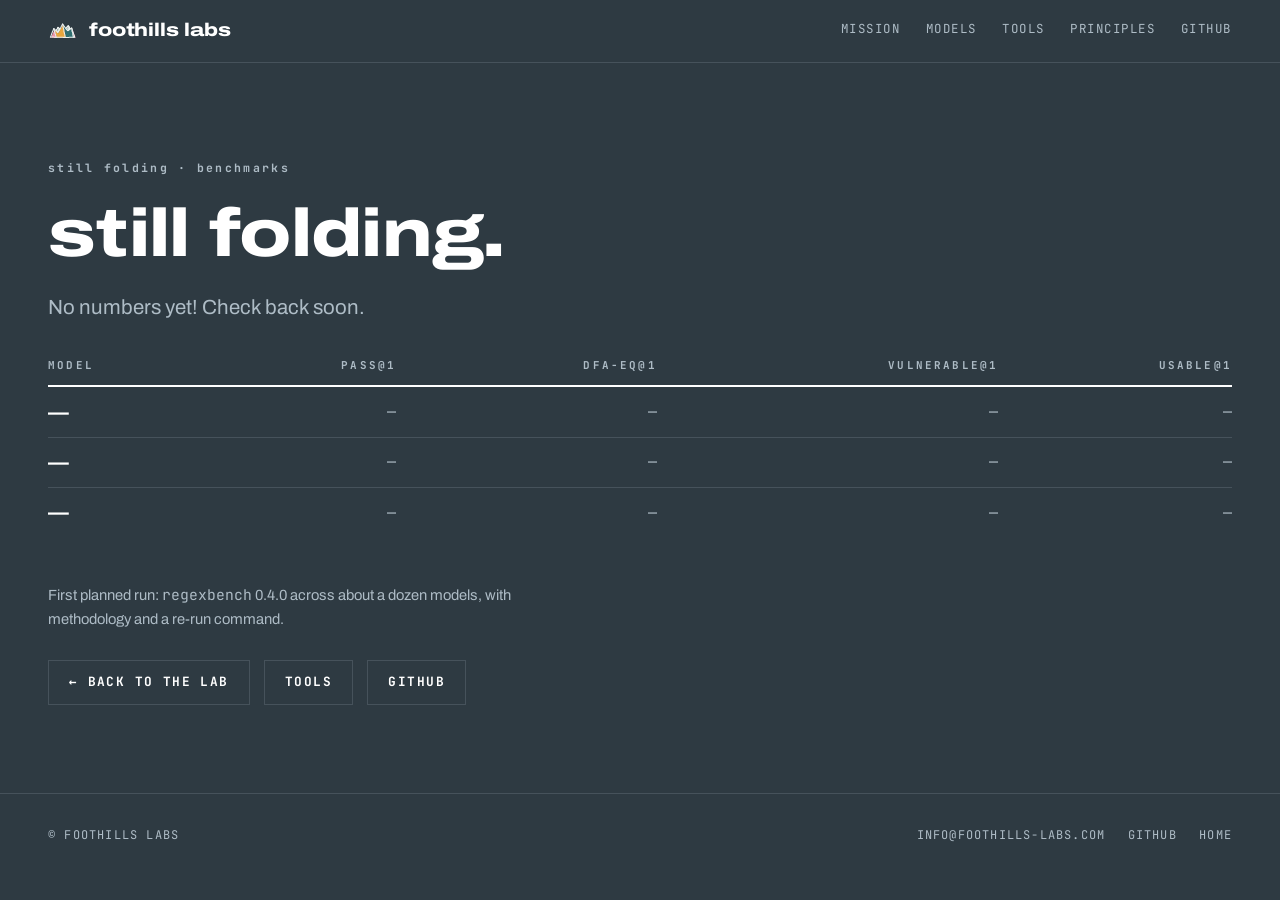
==== benchmarks/index.html @ 3508b03c "Move the preflight copy into the paper idiom The three section pages still said "You've reached base" ====
<!DOCTYPE html>
<html lang="en">
  <head>
    <meta charset="utf-8" />
    <meta name="viewport" content="width=device-width, initial-scale=1" />
    <title>Benchmarks &middot; Foothills Labs</title>
    <meta
      name="description"
      content="Foothills Labs benchmarks. No numbers yet; the first planned run scores regexbench across about a dozen models."
    />
    <link rel="canonical" href="https://foothills-labs.com/benchmarks/" />
    <meta name="theme-color" content="#2e3a42" />

    <link rel="icon" href="/assets/favicon.svg" type="image/svg+xml" />
    <link rel="apple-touch-icon" href="/assets/brand/apple-touch-icon-180.png" />

    <link rel="preload" as="font" type="font/woff2"
          href="/assets/fonts/archivo.woff2" crossorigin />

    <link rel="stylesheet" href="/assets/tokens.css" />
    <link rel="stylesheet" href="/assets/style.css" />
  </head>
  <!-- data-scheme sits on body rather than html: tokens.css declares the
       default :root block after the scheme blocks, so a scheme on the root
       element loses the custom-property tie-break and renders Twilight. -->
  <body data-scheme="blueprint">
    <a class="skip-link" href="#main">Skip to content</a>

    <header class="site-header">
      <div class="wrap">
        <a class="brand" href="/">
          <span class="brand-mark" aria-hidden="true"></span>
          Foothills Labs
        </a>
        <nav class="site-nav" aria-label="Primary">
          <a href="/#mission">Mission</a>
          <a href="/#models">Models</a>
          <a href="/#tools">Tools</a>
          <a href="/#principles">Principles</a>
          <a href="https://github.com/foothills-labs">GitHub</a>
        </nav>
      </div>
    </header>

    <main class="wrap preflight" id="main">
      <p class="eyebrow">still folding &middot; benchmarks</p>
      <h1>Still folding.</h1>
      <p class="lede">
        No numbers yet! Check back soon.
      </p>

      <div class="table-wrap">
        <table class="data-table">
          <caption class="visually-hidden">
            The benchmark results table, empty until there are results.
          </caption>
          <thead>
            <tr>
              <th scope="col">Model</th>
              <th scope="col" class="num">pass@1</th>
              <th scope="col" class="num">dfa-eq@1</th>
              <th scope="col" class="num">vulnerable@1</th>
              <th scope="col" class="num">usable@1</th>
            </tr>
          </thead>
          <tbody>
            <tr>
              <th scope="row" class="mono">&mdash;</th>
              <td class="num mono">&mdash;</td>
              <td class="num mono">&mdash;</td>
              <td class="num mono">&mdash;</td>
              <td class="num mono">&mdash;</td>
            </tr>
            <tr>
              <th scope="row" class="mono">&mdash;</th>
              <td class="num mono">&mdash;</td>
              <td class="num mono">&mdash;</td>
              <td class="num mono">&mdash;</td>
              <td class="num mono">&mdash;</td>
            </tr>
            <tr>
              <th scope="row" class="mono">&mdash;</th>
              <td class="num mono">&mdash;</td>
              <td class="num mono">&mdash;</td>
              <td class="num mono">&mdash;</td>
              <td class="num mono">&mdash;</td>
            </tr>
          </tbody>
        </table>
      </div>

      <p class="note">
        First planned run: <code>regexbench</code> 0.4.0 across about a dozen
        models, with methodology and a re-run command.
      </p>

      <div class="cta-row">
        <a class="btn btn-ghost" href="/">&larr; Back to the lab</a>
        <a class="btn btn-ghost" href="/tools/">Tools</a>
        <a class="btn btn-ghost" href="https://github.com/foothills-labs">GitHub</a>
      </div>
    </main>

    <footer class="site-footer">
      <div class="wrap">
        <span>&copy; Foothills Labs</span>
        <div class="footer-links">
          <a href="mailto:info@foothills-labs.com">info@foothills-labs.com</a>
          <a href="https://github.com/foothills-labs">GitHub</a>
          <a href="/">Home</a>
        </div>
      </div>
    </footer>
  </body>
</html>
---- assets/tokens.css ----
/* Foothills Labs — design tokens
 *
 * Generated companion: tokens.json. Rules and reasoning live in
 * docs/brand.md. Change them there first, then here, then regenerate the JSON
 * with `python3 build.py`.
 *
 * Two decisions shape this file.
 *
 * 1. FOUR SCHEMES, PAIRED BY AREA. Twilight/Cel carry the lab and the models;
 *    Blueprint/Notepad carry benchmarks and tools. A reader can tell which
 *    half of the lab they are in before reading a word.
 *
 * 2. TWO TYPE SYSTEMS. Warm serif for the lab and the models, grotesque and
 *    mono for benchmarks and tools. JetBrains Mono is shared by both, which is
 *    what keeps them one brand rather than two.
 *
 * Apply a scheme with data-scheme on any element; nest freely.
 *   <html data-scheme="twilight">    lab, models        (dark)
 *   <html data-scheme="cel">         lab, models        (light)
 *   <html data-scheme="blueprint">   benchmarks, tools  (dark)
 *   <html data-scheme="notepad">     benchmarks, tools  (light)
 */

:root {
  /* --- palette: chalk --------------------------------------------------- */

  /* Descended from the founder's pastel card, with two deliberate moves away
   * from Anthropic's identity (warm cream ground + terracotta accent):
   * the paper is COOL (chalk is b* 0.0; the warm cream it replaced was +4.8
   * against their +4.1 — indistinguishable), and the warm accent is ROSE,
   * not coral. Butterscotch, duck egg and smoke came through unchanged. */

  /* Butterscotch. The one hot colour, and a fill rather than an ink: it
   * holds dark text but must never set text itself — 1.86:1 on chalk. It is
   * the fill inside every glyph outline and the accent of both dark
   * schemes. */
  --fh-butterscotch: #e7a63e;

  /* Text placed ON a butterscotch fill: 6.92:1. This token is what makes
   * "butterscotch is a fill, not an ink" mechanical rather than a thing to
   * remember.
   *
   * The butterscotch FILL is the standing exception to "one accent per
   * scheme": buttons, pills and live tags stay butterscotch in every scheme,
   * including Cel and Notepad, whose accent ink is emerald. One accent means
   * one accent INK — the fill is a brand constant, one of the three
   * through-lines (outline, fill, mono) that keep four schemes one brand. */
  --fh-on-butterscotch: #26292b;

  /* Rose is the same trap (1.97:1 on chalk) and gets the same railing:
   * a fill and a panel ground, never an ink. */
  --fh-rose: #ee93a9;
  --fh-on-rose: #26292b;

  --fh-sumi: #26292b;        /* cool near-black; every outline is drawn in it */
  --fh-chalk: #edf1f0;       /* cool paper white — the light ground */
  --fh-white: #ffffff;
  --fh-mist: #dce6e6;        /* raised cool surface */
  --fh-duckegg: #cbdfd4;     /* pale green; second series on dark */
  --fh-smoke: #9dacba;       /* recessive detail and rules; never body text */
  --fh-emerald: #2f6e70;     /* accent ink on light; panel ground on dark */
  --fh-plum: #8e4763;        /* derived: rose fired dark; series on light */
  --fh-night: #1e3c40;       /* derived: deep water; primary dark ground */
  --fh-slate: #23464a;       /* raised surface on night */
  --fh-print: #2e3a42;       /* derived: smoked slate; dark tools ground */
  --fh-drafting: #38444c;    /* raised surface on print */

  /* --- type ------------------------------------------------------------- */

  /* Warm system — the lab and the models. Fraunces is built on deliberate
   * irregularity, which is the same argument the drawings make. */
  --fh-font-display: "Fraunces", Georgia, "Times New Roman", serif;
  --fh-font-body: "Newsreader", Georgia, "Times New Roman", serif;

  /* Technical system — benchmarks and tools. */
  --fh-font-sans: "Archivo", "Helvetica Neue", Arial, sans-serif;

  /* Shared by both. The through-line. */
  --fh-font-mono: "JetBrains Mono", ui-monospace, "SF Mono", Menlo, monospace;

  --fh-tracking-label: 0.2em;
  --fh-tracking-display: -0.01em;

  --fh-step-0: 1rem;
  --fh-step-1: 1.125rem;
  --fh-step-2: 1.35rem;
  --fh-step-3: 1.7rem;
  --fh-step-4: 2.2rem;
  --fh-step-5: 3rem;
  --fh-step-6: 4.4rem;

  --fh-measure: 68ch;
}

/* --- schemes ------------------------------------------------------------- */
/* Every pairing below clears WCAG AA for body text — including the accent on
 * a raised surface, which the previous palette did not. Series colours clear
 * AA large. Ratios are in tokens.json, generated rather than asserted, and
 * build.py fails loudly if any sanctioned pairing slips. */

/* Twilight — primary dark. The lab and the models. Deep water: night ground,
 * slate tiles, and the colour arriving through PANELS — emerald and rose
 * grounds, butterscotch fills, rose and duck-egg series — rather than
 * through the base ground. Dark pages are not monotone; they are dark paper
 * that pastel things sit on. */
[data-scheme="twilight"] {
  --fh-bg: var(--fh-night);
  --fh-surface: var(--fh-slate);
  --fh-text: var(--fh-chalk);
  --fh-text-muted: #a7c4c2;
  --fh-rule: #33585c;
  --fh-accent: var(--fh-butterscotch);
  --fh-accent-on: var(--fh-sumi);
  --fh-series-1: var(--fh-rose);
  --fh-series-2: var(--fh-duckegg);
  --fh-typeset: warm;
}

/* Cel — primary light. Cool paper, sumi ink, white surfaces, one emerald
 * accent. */
[data-scheme="cel"] {
  --fh-bg: var(--fh-chalk);
  --fh-surface: var(--fh-white);
  --fh-text: var(--fh-sumi);
  --fh-text-muted: #5c6668;
  --fh-rule: #dbe4e3;
  --fh-accent: var(--fh-emerald);
  --fh-accent-on: var(--fh-white);
  --fh-series-1: var(--fh-emerald);
  --fh-series-2: var(--fh-plum);
  --fh-typeset: warm;
}

/* Blueprint — secondary dark. Benchmarks and tools, on smoked slate. */
[data-scheme="blueprint"] {
  --fh-bg: var(--fh-print);
  --fh-surface: var(--fh-drafting);
  --fh-text: var(--fh-white);
  --fh-text-muted: #aebcc6;
  --fh-rule: #46525b;
  --fh-accent: var(--fh-butterscotch);
  --fh-accent-on: var(--fh-sumi);
  --fh-series-1: var(--fh-duckegg);
  --fh-series-2: var(--fh-rose);
  --fh-typeset: technical;
}

/* Notepad — secondary light. White page, mist tiles, emerald accent.
 * For anything read at length. */
[data-scheme="notepad"] {
  --fh-bg: var(--fh-white);
  --fh-surface: var(--fh-mist);
  --fh-text: var(--fh-sumi);
  --fh-text-muted: #4f5a5c;
  --fh-rule: #c9d8d8;
  --fh-accent: var(--fh-emerald);
  --fh-accent-on: var(--fh-white);
  --fh-series-1: var(--fh-emerald);
  --fh-series-2: var(--fh-plum);
  --fh-typeset: technical;
}

/* Default, when nothing declares a scheme: the lab pair, following the OS. */
:root { --fh-bg: #1e3c40; --fh-surface: #23464a; --fh-text: #edf1f0;
        --fh-text-muted: #a7c4c2; --fh-rule: #33585c;
        --fh-accent: var(--fh-butterscotch); --fh-accent-on: var(--fh-sumi);
        --fh-series-1: var(--fh-rose); --fh-series-2: var(--fh-duckegg); }

@media (prefers-color-scheme: light) {
  :root:not([data-scheme]) {
    --fh-bg: var(--fh-chalk); --fh-surface: var(--fh-white);
    --fh-text: var(--fh-sumi); --fh-text-muted: #5c6668; --fh-rule: #dbe4e3;
    --fh-accent: var(--fh-emerald); --fh-accent-on: var(--fh-white);
    --fh-series-1: var(--fh-emerald); --fh-series-2: var(--fh-plum);
  }
}

/* --- roles --------------------------------------------------------------- */

/* Any element carrying a scheme paints its own ground, so a scheme can be
 * applied to <html> or to a single <section> and behave the same either way. */
body,
[data-scheme] {
  background: var(--fh-bg);
  color: var(--fh-text);
}

/* Warm typeset — the lab and the models. */
[data-scheme="twilight"], [data-scheme="cel"], :root:not([data-scheme]) {
  --fh-face-display: var(--fh-font-display);
  --fh-face-body: var(--fh-font-body);
  --fh-display-settings: "opsz" 96, "SOFT" 24, "WONK" 1;
  --fh-display-weight: 600;
  --fh-body-weight: 400;
}

/* Technical typeset — benchmarks and tools. */
[data-scheme="blueprint"], [data-scheme="notepad"] {
  --fh-face-display: var(--fh-font-sans);
  --fh-face-body: var(--fh-font-sans);
  --fh-display-settings: "wght" 800, "wdth" 125;
  --fh-display-weight: 800;
  --fh-body-weight: 400;
}

/* Display is LOWERCASE in both typesets — headlines, the lab name, section
 * titles. Professional, with an air of levity; the transform makes it
 * mechanical rather than a thing to remember. Proper nouns inside running
 * body text keep their capitals — the transform applies to display roles
 * only. */
.fh-display {
  font-family: var(--fh-face-display);
  font-variation-settings: var(--fh-display-settings);
  font-weight: var(--fh-display-weight);
  letter-spacing: var(--fh-tracking-display);
  line-height: 1.02;
  text-transform: lowercase;
  text-wrap: balance;
}

.fh-body {
  font-family: var(--fh-face-body);
  font-weight: var(--fh-body-weight);
  line-height: 1.6;
  max-width: var(--fh-measure);
}

/* Figures are mono and tabular in BOTH systems. A flight time and an eval
 * score are the same kind of fact and must look like it. */
.fh-data {
  font-family: var(--fh-font-mono);
  font-variant-numeric: tabular-nums;
}

/* The ONLY role that is uppercase. Display roles are lowercase — uppercase is
 * what marks a label as a label, and it never touches identifiers:
 * `regexbench` is a package name and REGEXBENCH is a different string. */
.fh-label {
  font-family: var(--fh-font-mono);
  font-weight: 700;
  text-transform: uppercase;
  letter-spacing: var(--fh-tracking-label);
  color: var(--fh-text-muted);
}

:focus-visible { outline: 2px solid var(--fh-accent); outline-offset: 2px; }
---- assets/style.css ----
/* Foothills Labs — site styles
 *
 * The palette, the four schemes and the two type systems come from
 * assets/tokens.css, which is a copy of assets/tokens/tokens.css in the
 * foundation_lab repo. Do not edit the tokens here — change them there and
 * copy the file across, so the site and the brand guide cannot drift.
 *
 * Rules: https://github.com/foothills-labs/foundation_lab/blob/main/docs/brand.md
 *
 * Scheme use on this site:
 *   twilight / cel   the lab and the models  — default, /models/
 *   notepad           tools                   — the #tools band, /tools/
 *   blueprint         benchmarks              — /benchmarks/
 */

/* --- faces --------------------------------------------------------------- */
/* Self-hosted. No external requests, by design. */

@font-face {
  font-family: "Fraunces";
  src: url("fonts/fraunces.woff2") format("woff2-variations");
  font-weight: 100 900;
  font-display: swap;
}
@font-face {
  font-family: "Newsreader";
  src: url("fonts/newsreader.woff2") format("woff2-variations");
  font-weight: 200 800;
  font-display: swap;
}
@font-face {
  font-family: "Archivo";
  src: url("fonts/archivo.woff2") format("woff2-variations");
  font-weight: 100 900;
  font-stretch: 62% 125%;
  font-display: swap;
}
@font-face {
  font-family: "JetBrains Mono";
  src: url("fonts/jetbrains-mono-400.woff2") format("woff2");
  font-weight: 400;
  font-display: swap;
}
@font-face {
  font-family: "JetBrains Mono";
  src: url("fonts/jetbrains-mono-700.woff2") format("woff2");
  font-weight: 700;
  font-display: swap;
}

/* --- base ---------------------------------------------------------------- */

*,
*::before,
*::after { box-sizing: border-box; }

html { -webkit-text-size-adjust: 100%; }

body,
[data-scheme] {
  /* --fh-face-body follows the scheme's typeset: Newsreader in the warm half,
     Archivo in the technical half. Using --fh-font-body here instead would
     pin every scheme to the serif. */
  font-family: var(--fh-face-body);
}

body {
  margin: 0;
  font-size: 18px;
  line-height: 1.62;
  -webkit-font-smoothing: antialiased;
}

.wrap {
  width: min(100% - 2.5rem, 74rem);
  margin-inline: auto;
}

a { color: inherit; }

:focus-visible {
  outline: 2px solid var(--fh-accent);
  outline-offset: 3px;
}

.skip-link {
  position: absolute;
  left: -9999px;
  background: var(--fh-accent);
  color: var(--fh-accent-on);
  padding: 0.6rem 1rem;
  font-family: var(--fh-font-mono);
  font-size: 0.8rem;
}
.skip-link:focus { left: 1rem; top: 1rem; z-index: 10; }

/* --- type roles ---------------------------------------------------------- */

/* CASE. One rule, both typesets, no exceptions:
 *
 *   headings are sentence case      — warm and technical alike
 *   uppercase belongs to mono only  — eyebrows, nav, buttons, tags, pills,
 *                                     column heads
 *
 * Uppercase is what marks a label as a label. Spending it on headings too
 * would leave the two roles looking the same, and it would wreck the package
 * names in the Code band — regexbench and labloop are identifiers, and
 * REGEXBENCH is a different string.
 *
 * Display roles are LOWERCASE (2026-08, brand.md § Typography): headlines,
 * the lab name, section titles. Professional with an air of levity, and a
 * property of the role rather than something to remember per heading. */
h1, h2, h3 {
  font-family: var(--fh-face-display);
  font-variation-settings: var(--fh-display-settings);
  font-weight: var(--fh-display-weight);
  letter-spacing: var(--fh-tracking-display);
  text-transform: lowercase;
  line-height: 1.04;
  text-wrap: balance;
  margin: 0;
}

/* The display face also sets row headers in data tables — model names, phase
   numbers. Same case rule applies. */
.data-table tbody th { text-transform: lowercase; }

/* Eyebrows are lowercase by decision (2026-08): "01. the mission", not
   "01. THE MISSION". The other mono labels (nav, buttons, tags, column heads)
   keep uppercase until the wider branding pass. */
.eyebrow {
  font-family: var(--fh-font-mono);
  font-weight: 700;
  font-size: 0.72rem;
  letter-spacing: var(--fh-tracking-label);
  text-transform: lowercase;
  color: var(--fh-text-muted);
  margin: 0;
}

.mono,
.tag,
.tags,
code {
  font-family: var(--fh-font-mono);
  font-variant-numeric: tabular-nums;
}

/* --- header -------------------------------------------------------------- */

.site-header {
  border-bottom: 1px solid var(--fh-rule);
  position: sticky;
  top: 0;
  background: var(--fh-bg);
  z-index: 5;
}
.site-header .wrap {
  display: flex;
  align-items: center;
  justify-content: space-between;
  gap: 1.5rem;
  padding-block: 1rem;
  flex-wrap: wrap;
}

.brand {
  display: inline-flex;
  align-items: center;
  gap: 0.7rem;
  text-decoration: none;
  font-family: var(--fh-face-display);
  font-variation-settings: var(--fh-display-settings);
  font-weight: var(--fh-display-weight);
  font-size: 1.15rem;
  letter-spacing: -0.01em;
  /* The in-page header sets the name in the surface's display face beside
     the mark — lowercase either way (brand.md § Logo). */
  text-transform: lowercase;
}
.brand svg { display: block; color: var(--fh-accent); flex: none; }

.site-nav {
  display: flex;
  gap: 1.6rem;
  font-family: var(--fh-font-mono);
  font-size: 0.78rem;
  letter-spacing: 0.12em;
  text-transform: uppercase;
}
.site-nav a {
  text-decoration: none;
  color: var(--fh-text-muted);
  padding-bottom: 2px;
  border-bottom: 2px solid transparent;
}
.site-nav a:hover { color: var(--fh-text); border-bottom-color: var(--fh-accent); }

/* --- hero ---------------------------------------------------------------- */

.hero { padding-block: clamp(3.5rem, 9vw, 7.5rem) clamp(2.5rem, 6vw, 5rem); }
.hero-inner { display: grid; gap: 1.4rem; }
.hero h1 {
  font-size: clamp(2.6rem, 6.4vw, 5.1rem);
  max-width: 18ch;
}

/* The mark and the wordmark together. In-page headers may set the name in the
   surface's display face beside the mark — the mark carries the identity, the
   letterforms follow the page's register. */
.hero-lockup { display: flex; align-items: center; gap: clamp(1.1rem, 2.6vw, 1.9rem); flex-wrap: wrap; }
.hero-mark {
  width: clamp(78px, 11vw, 132px);
  aspect-ratio: 1;
  flex: none;
  background: var(--fh-mark) center / contain no-repeat;
}
.lede {
  font-size: clamp(1.05rem, 1.6vw, 1.3rem);
  color: var(--fh-text-muted);
  max-width: 58ch;
  margin: 0;
}

.cta-row { display: flex; gap: 0.9rem; flex-wrap: wrap; margin-top: 0.6rem; }

.btn {
  display: inline-flex;
  align-items: center;
  gap: 0.5rem;
  padding: 0.72rem 1.25rem;
  text-decoration: none;
  font-family: var(--fh-font-mono);
  font-size: 0.8rem;
  font-weight: 700;
  letter-spacing: 0.11em;
  text-transform: uppercase;
  border: 1px solid transparent;
}
.btn-primary {
  background: var(--fh-butterscotch);
  color: var(--fh-on-butterscotch);
}
.btn-primary:hover { filter: brightness(1.07); }
.btn-ghost {
  border-color: var(--fh-rule);
  color: var(--fh-text);
}
.btn-ghost:hover { border-color: var(--fh-accent); }
.arrow { transition: transform 140ms ease-out; }
.btn:hover .arrow { transform: translateX(3px); }
@media (prefers-reduced-motion: reduce) {
  .arrow { transition: none; }
  .btn:hover .arrow { transform: none; }
}

/* --- sections ------------------------------------------------------------ */

.section { padding-block: clamp(2.75rem, 6vw, 5rem); }

.section-head {
  border-top: 2px solid var(--fh-text);
  padding-top: 0.9rem;
  margin-bottom: 2rem;
  display: flex;
  align-items: baseline;
  justify-content: space-between;
  gap: 1rem;
  flex-wrap: wrap;
}
.section-head h2 { font-size: clamp(1.5rem, 2.8vw, 2.1rem); }
.section-head p { margin: 0; }

/* --- focus grid ---------------------------------------------------------- */

.focus-grid {
  display: grid;
  grid-template-columns: repeat(auto-fit, minmax(15rem, 1fr));
  gap: 1.75rem;
}
.focus h3 { font-size: 1.2rem; margin-bottom: 0.4rem; }
.focus p { color: var(--fh-text-muted); margin: 0; font-size: 0.97rem; }

/* --- projects ------------------------------------------------------------ */

.project-grid {
  display: grid;
  grid-template-columns: repeat(auto-fit, minmax(17rem, 1fr));
  gap: 1.25rem;
}
.card {
  background: var(--fh-surface);
  border: 1px solid var(--fh-rule);
  padding: 1.4rem;
  display: flex;
  flex-direction: column;
  gap: 0.7rem;
  min-width: 0;
}
.card-title { display: flex; align-items: baseline; justify-content: space-between; gap: 0.75rem; }
.card-title h3 { font-size: 1.1rem; }
.card p { margin: 0; color: var(--fh-text-muted); font-size: 0.95rem; }

.tags { display: flex; gap: 0.45rem; flex-wrap: wrap; margin-top: auto; padding-top: 0.4rem; }
.tag {
  font-size: 0.68rem;
  letter-spacing: 0.1em;
  text-transform: uppercase;
  padding: 0.25rem 0.55rem;
  border: 1px solid var(--fh-rule);
  color: var(--fh-text-muted);
}
.tag[data-state="live"] { background: var(--fh-butterscotch); color: var(--fh-on-butterscotch); border-color: transparent; }

/* --- about --------------------------------------------------------------- */

.about-body { max-width: var(--fh-measure); }
.about-body p { color: var(--fh-text-muted); }
.about-body p:first-child { color: var(--fh-text); font-size: 1.12rem; }

/* --- footer -------------------------------------------------------------- */

.site-footer {
  border-top: 1px solid var(--fh-rule);
  padding-block: 2rem 3rem;
  margin-top: 2rem;
}
.site-footer .wrap {
  display: flex;
  justify-content: space-between;
  gap: 1rem;
  flex-wrap: wrap;
  font-family: var(--fh-font-mono);
  font-size: 0.75rem;
  letter-spacing: 0.1em;
  text-transform: uppercase;
  color: var(--fh-text-muted);
}
.footer-links { display: flex; gap: 1.4rem; }
.site-footer a { text-decoration: none; }
.site-footer a:hover { color: var(--fh-accent); }

/* --- 404 ----------------------------------------------------------------- */

.notfound {
  min-height: 62vh;
  display: grid;
  align-content: center;
  gap: 1rem;
  padding-block: 4rem;
}
.notfound h1 { font-size: clamp(2.4rem, 6vw, 4rem); }

/* --- wide content -------------------------------------------------------- */

table { width: 100%; border-collapse: collapse; }
.table-wrap { overflow-x: auto; }

/* --- hero waves ---------------------------------------------------------- */
/* One wavelength, one gap, one amplitude law, and a constant phase step from
   line to line, so the set nests and no two lines can cross. That is what
   makes it read as tidy rather than as a tangle. Recedes by fading.
   Generated by assets/brand/waves.py. */

.waves {
  display: block;
  width: 100%;
  height: clamp(92px, 11vw, 168px);
  color: var(--fh-accent);
  opacity: 0.8;
  margin-top: clamp(1.25rem, 3vw, 2.25rem);
}
[data-scheme="cel"] .waves,
:root:not([data-scheme]) .waves { opacity: 0.62; }

/* --- scheme seams -------------------------------------------------------- */
/* Where two schemes meet, the ground changes along a squiggle: the incoming
   scheme's ground is filled to a wave edge, the edge is inked, and one echo
   rides above it. Generated by assets/brand/waves.py.

   The ground path takes its colour from `color` rather than `fill`, because
   the SVG sets fill="currentColor" as a presentation attribute: if this
   stylesheet is ever served stale against newer markup, the fill degrades to
   the inherited text colour instead of SVG's black default. */

.seam-wrap { line-height: 0; }  /* no descender gap under the inline svg */

.seam {
  display: block;
  width: 100%;
  height: clamp(76px, 10vw, 150px);
}

/* Entering the band, the tools' paper ground rises into the lab's sky, inked
   in emerald so the line never sits on its own colour. */
.seam-down { background: var(--fh-bg); }
.seam-down .wave-ground { color: var(--fh-white); }
.seam-down .wave-crest,
.seam-down .wave-echo { stroke: var(--fh-emerald); }

/* Leaving it, the lab's own ground rises back, inked with its accent. */
.seam-up { background: var(--fh-white); }
.seam-up .wave-ground { color: var(--fh-bg); }
.seam-up .wave-crest,
.seam-up .wave-echo { stroke: var(--fh-accent); }

.wave-echo { opacity: 0.38; }

/* --- banded scheme ------------------------------------------------------- */
/* A scheme that paints its own ground must be full-bleed and must carry inline
   padding. An inset rectangle with flush text reads as a mistake — the ground
   has to run to the edge of the viewport, and the content has to sit in .wrap
   like everything else. */

.band {
  padding-block: clamp(0.5rem, 2vw, 1.5rem) clamp(1rem, 3vw, 2.5rem);
}

/* The seams already carry the entry and exit, so the first and last sections
   inside a band do not need their full padding on top of that. */
.band .section:first-child { padding-top: clamp(1rem, 2.5vw, 2rem); }
.band .section:last-child { padding-bottom: clamp(1.5rem, 3vw, 2.5rem); }

/* The card's title is the repository link, stretched over the whole card so
   the card stays clickable; links inside the body sit above the stretch. Kept
   as a div-plus-stretched-link rather than one big anchor so a card can carry
   links of its own (labloop credits autoresearch). */
.card { position: relative; transition: border-color 140ms ease-out; }
.card:hover { border-color: var(--fh-accent); }
.card-title a { text-decoration: none; }
.card-title a::after { content: ""; position: absolute; inset: 0; }
.card:hover .card-title h3 { text-decoration: underline; text-underline-offset: 3px; }
.card p a { position: relative; z-index: 1; }
@media (prefers-reduced-motion: reduce) { .card { transition: none; } }

/* --- brand mark ---------------------------------------------------------- */
/* Masked rather than inlined, so the mark takes the scheme's accent without
   duplicating 3 KB of path data in every page that shows it. */

/* THE MARK IS SHOWN IN COLOUR, so it is a background-image rather than a
   masked shape: a mask can only take one colour, and the colour build carries
   rose, butterscotch and emerald facets under the line. That costs the two
   builds below, because the outline is sumi on light grounds and chalk on
   dark ones, and a single file cannot be both.
   Root-relative on purpose: a url() inside a custom property resolves against
   the stylesheet that consumes it, so a relative path would break the pages
   in subdirectories. */
:root {
  --fh-mark: url("/assets/brand/mark-colour-dark.svg");
  --fh-mark-small: url("/assets/brand/mark-colour-small-dark.svg");
}
@media (prefers-color-scheme: light) {
  :root:not([data-scheme]) {
    --fh-mark: url("/assets/brand/mark-colour.svg");
    --fh-mark-small: url("/assets/brand/mark-colour-small.svg");
  }
}
[data-scheme="twilight"],
[data-scheme="blueprint"] {
  --fh-mark: url("/assets/brand/mark-colour-dark.svg");
  --fh-mark-small: url("/assets/brand/mark-colour-small-dark.svg");
}
[data-scheme="cel"],
[data-scheme="notepad"] {
  --fh-mark: url("/assets/brand/mark-colour.svg");
  --fh-mark-small: url("/assets/brand/mark-colour-small.svg");
}

/* Below about 40px the back range breaks into stray pixels, so the header
   takes the reduced cut: same drawing, front range only, heavier stroke. */
.brand-mark {
  width: 30px;
  height: 30px;
  flex: none;
  background: var(--fh-mark-small) center / contain no-repeat;
}

/* --- utilities ----------------------------------------------------------- */

.visually-hidden {
  position: absolute;
  width: 1px;
  height: 1px;
  overflow: hidden;
  clip-path: inset(50%);
  white-space: nowrap;
}

/* --- mission ------------------------------------------------------------- */

/* Deliberately NOT lowercased, though it is set in the display face. This is
   a quotation, not a display role, and it contains an acronym — "ai systems"
   reads as a typo rather than as levity. brand.md carves this out: the
   lowercase transform is for display roles; quoted text keeps its capitals. */
.mission-statement {
  font-family: var(--fh-face-display);
  font-variation-settings: var(--fh-display-settings);
  font-weight: var(--fh-display-weight);
  letter-spacing: var(--fh-tracking-display);
  font-size: clamp(1.45rem, 2.8vw, 2rem);
  line-height: 1.28;
  text-wrap: balance;
  max-width: 34ch;
  margin: 0 0 1.6rem;
}

.mission-body { max-width: var(--fh-measure); }
.mission-body p { color: var(--fh-text-muted); margin: 0 0 1rem; }
.mission-body p:last-child { margin-bottom: 0; }

/* Short intro line under a section head. */
.section-intro {
  font-size: 1.12rem;
  color: var(--fh-text-muted);
  max-width: var(--fh-measure);
  margin: 0;
}

/* --- data tables --------------------------------------------------------- */
/* Figures are mono and tabular in both type systems: an elevation and an eval
   score are the same kind of fact, so they have to look like it. */

.data-table { border-collapse: collapse; width: 100%; min-width: 40rem; }

/* Even gutters, flush at both outer edges. Zeroing padding-right on a .num
   column instead would butt the figure straight into the next cell. */
.data-table th,
.data-table td {
  text-align: left;
  padding: 0.7rem 1.4rem;
  border-bottom: 1px solid var(--fh-rule);
  vertical-align: middle;
}
.data-table th:first-child,
.data-table td:first-child { padding-left: 0; }
.data-table th:last-child,
.data-table td:last-child { padding-right: 0; }

.data-table thead th {
  font-family: var(--fh-font-mono);
  font-weight: 700;
  font-size: 0.68rem;
  letter-spacing: var(--fh-tracking-label);
  text-transform: uppercase;
  color: var(--fh-text-muted);
  border-bottom-width: 2px;
  border-bottom-color: var(--fh-text);
  white-space: nowrap;
}

.data-table tbody th {
  font-family: var(--fh-face-display);
  font-variation-settings: var(--fh-display-settings);
  font-weight: var(--fh-display-weight);
  font-size: 1.04rem;
  white-space: nowrap;
}

.data-table td { color: var(--fh-text-muted); font-size: 0.94rem; }
.data-table .num { text-align: right; }
.data-table thead .num { text-align: right; }
.data-table tbody tr:last-child th,
.data-table tbody tr:last-child td { border-bottom: none; }

/* --- the range ----------------------------------------------------------- */
/* The model family as an archipelago, seen from above and unnamed. Each peak
   is a contour glyph (ring count is elevation / 1,500, so complexity IS the
   tier), masked so it takes the scheme's accent. Opacity recedes with
   distance — Imhof's aerial perspective again. */

.range {
  position: relative;
  aspect-ratio: 1440 / 430;
  margin-top: 0.5rem;
}

.peak {
  position: absolute;
  aspect-ratio: 1;
  background: var(--fh-accent);
  -webkit-mask: var(--g) center / contain no-repeat;
  mask: var(--g) center / contain no-repeat;
}

.note {
  margin: 1.5rem 0 0;
  color: var(--fh-text-muted);
  font-size: 0.92rem;
  max-width: 62ch;
}
.note strong { color: var(--fh-text); font-weight: 600; }

.tag[data-state="wip"] {
  border-style: dashed;
  border-color: var(--fh-text-muted);
}

/* --- contact ------------------------------------------------------------- */

.contact-card {
  background: var(--fh-surface);
  border: 1px solid var(--fh-rule);
  padding: clamp(1.4rem, 3vw, 2.2rem);
  display: flex;
  align-items: center;
  justify-content: space-between;
  gap: 1.25rem 2rem;
  flex-wrap: wrap;
}
.contact-card p { margin: 0; color: var(--fh-text-muted); max-width: 48ch; }

/* An email address is an identifier, so the label rule's uppercase would make
   it a different string. The button keeps the mono and drops the transform. */
.btn-mail { text-transform: none; letter-spacing: 0.02em; font-size: 0.92rem; }

/* --- preflight ----------------------------------------------------------- */
/* The dedicated pages, before there is anything to show on them. */

.preflight {
  padding-block: clamp(3rem, 8vw, 6rem) clamp(2rem, 5vw, 3.5rem);
  display: grid;
  gap: 1.35rem;
  align-content: start;
}
.preflight h1 { font-size: clamp(2.4rem, 5.6vw, 4.2rem); max-width: 16ch; }
.preflight .cta-row { margin-top: 0.4rem; }
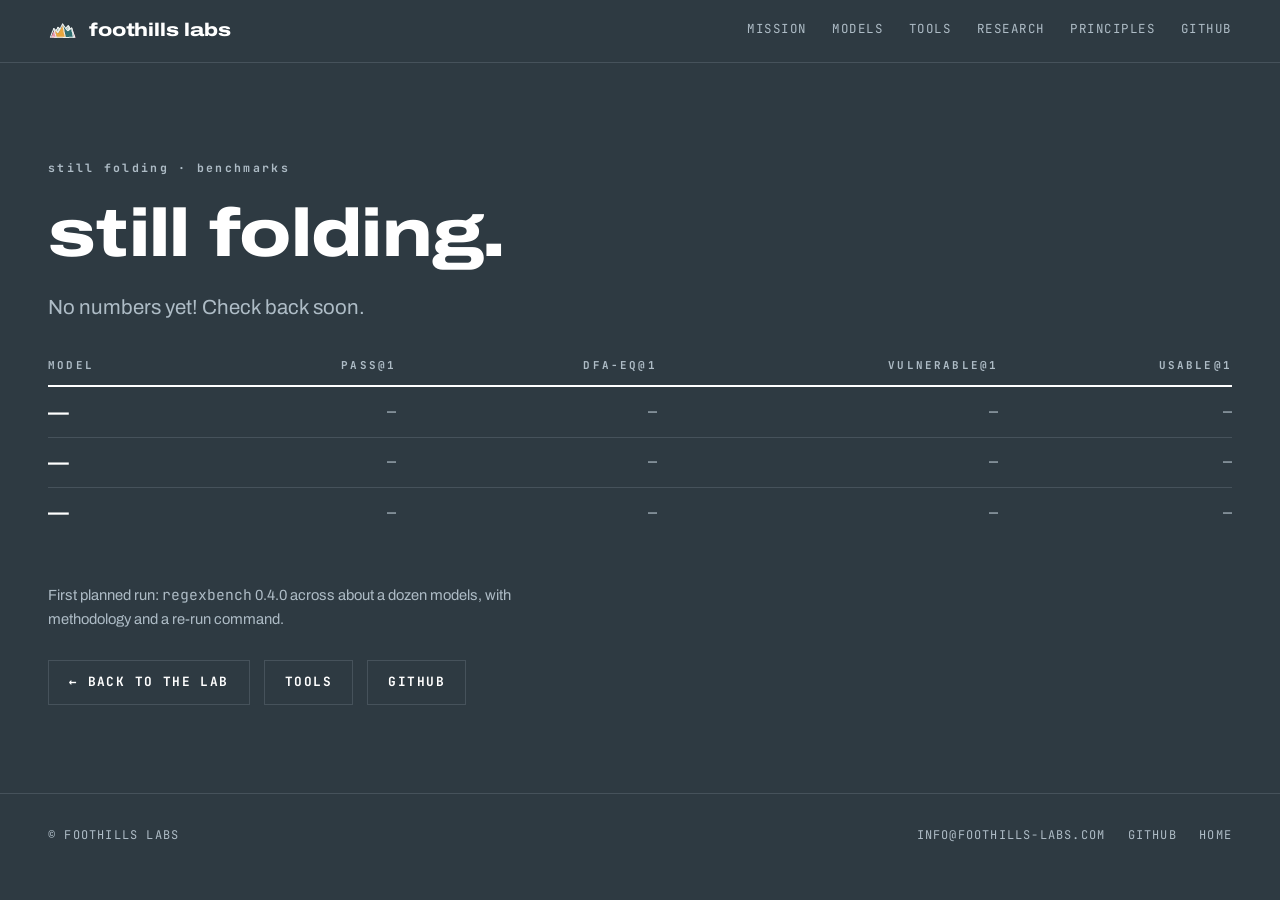
==== commit 97343c6e: "Wire research into the nav and document the workflow Every page's nav gains Research between Tools a" ====
--- a/benchmarks/index.html
+++ b/benchmarks/index.html
@@ -16,6 +16,15 @@
 
     <link rel="preload" as="font" type="font/woff2"
           href="/assets/fonts/archivo.woff2" crossorigin />
+    <!-- JetBrains Mono sets the nav, the eyebrows and the buttons, all of
+         which are above the fold on every page. Both weights: 400 for the
+         nav and footer, 700 for eyebrows and buttons. Without these the
+         browser only discovers them after parsing style.css, which is a
+         guaranteed flash of unstyled nav on every pageview. -->
+    <link rel="preload" as="font" type="font/woff2"
+          href="/assets/fonts/jetbrains-mono-400.woff2" crossorigin />
+    <link rel="preload" as="font" type="font/woff2"
+          href="/assets/fonts/jetbrains-mono-700.woff2" crossorigin />
 
     <link rel="stylesheet" href="/assets/tokens.css" />
     <link rel="stylesheet" href="/assets/style.css" />
@@ -36,6 +45,7 @@
           <a href="/#mission">Mission</a>
           <a href="/#models">Models</a>
           <a href="/#tools">Tools</a>
+          <a href="/research/">Research</a>
           <a href="/#principles">Principles</a>
           <a href="https://github.com/foothills-labs">GitHub</a>
         </nav>
--- a/assets/style.css
+++ b/assets/style.css
@@ -173,16 +173,22 @@
   font-variation-settings: var(--fh-display-settings);
   font-weight: var(--fh-display-weight);
   font-size: 1.15rem;
-  letter-spacing: -0.01em;
+  letter-spacing: var(--fh-tracking-display);
   /* The in-page header sets the name in the surface's display face beside
      the mark — lowercase either way (brand.md § Logo). */
   text-transform: lowercase;
 }
 .brand svg { display: block; color: var(--fh-accent); flex: none; }
 
+/* The header .wrap wraps the nav onto its own line, but the nav has to wrap
+   its own items too: five uppercase mono labels measure ~408px, which is
+   wider than a 390px phone, and without this the page scrolls sideways. The
+   row gap is tighter than the column gap so a wrapped second row sits close
+   to the first rather than reading as a separate block. */
 .site-nav {
   display: flex;
-  gap: 1.6rem;
+  flex-wrap: wrap;
+  gap: 0.5rem 1.6rem;
   font-family: var(--fh-font-mono);
   font-size: 0.78rem;
   letter-spacing: 0.12em;
@@ -312,12 +318,6 @@
 }
 .tag[data-state="live"] { background: var(--fh-butterscotch); color: var(--fh-on-butterscotch); border-color: transparent; }
 
-/* --- about --------------------------------------------------------------- */
-
-.about-body { max-width: var(--fh-measure); }
-.about-body p { color: var(--fh-text-muted); }
-.about-body p:first-child { color: var(--fh-text); font-size: 1.12rem; }
-
 /* --- footer -------------------------------------------------------------- */
 
 .site-footer {
@@ -392,7 +392,11 @@
 }
 
 /* Entering the band, the tools' paper ground rises into the lab's sky, inked
-   in emerald so the line never sits on its own colour. */
+   in emerald so the line never sits on its own colour.
+   COUPLING: the seam sits OUTSIDE the band it transitions into, so it cannot
+   inherit the band's scheme. --fh-white and --fh-emerald below are literals
+   that must equal the notepad scheme's --fh-bg and --fh-accent; if that
+   scheme is ever repainted upstream, retune these two by hand. */
 .seam-down { background: var(--fh-bg); }
 .seam-down .wave-ground { color: var(--fh-white); }
 .seam-down .wave-crest,
@@ -466,8 +470,9 @@
   --fh-mark-small: url("/assets/brand/mark-colour-small.svg");
 }
 
-/* Below about 40px the back range breaks into stray pixels, so the header
-   takes the reduced cut: same drawing, front range only, heavier stroke. */
+/* The small build is the same drawing as the hero, one weight heavier, so
+   the line holds at 30px. It is a weight change and nothing else: the back
+   range stays in, because the header and the hero have to be one logo. */
 .brand-mark {
   width: 30px;
   height: 30px;
@@ -563,10 +568,15 @@
 .data-table tbody tr:last-child td { border-bottom: none; }
 
 /* --- the range ----------------------------------------------------------- */
-/* The model family as an archipelago, seen from above and unnamed. Each peak
-   is a contour glyph (ring count is elevation / 1,500, so complexity IS the
-   tier), masked so it takes the scheme's accent. Opacity recedes with
-   distance — Imhof's aerial perspective again. */
+/* The model family, unnamed until there is something to name. One paper-plane
+   glyph per planned model, masked so each takes the scheme's accent, placed
+   by inline left/top/width because the composition is art-directed rather
+   than laid out.
+   Width and opacity both ascend with capability tier, which is the naming
+   system drawn rather than stated: glider, delta, canard, hammer. Keep that
+   order if the numbers are ever retuned, or the picture contradicts
+   brand.md. (.peak is a fossil of the mountain-era glyphs; the class name
+   outlived the drawing.) */
 
 .range {
   position: relative;
@@ -624,3 +634,144 @@
 }
 .preflight h1 { font-size: clamp(2.4rem, 5.6vw, 4.2rem); max-width: 16ch; }
 .preflight .cta-row { margin-top: 0.4rem; }
+
+/* --- research ------------------------------------------------------------- */
+/* Long-form articles, generated from markdown by research/build.py. The
+   register sits between the homepage and a model card: warm serif at reading
+   measure, quiet chrome, the data in mono. Deliberately no wave art here;
+   the words carry the page.
+
+   CASE CARVE-OUT: the global heading rule lowercases display roles, but an
+   article's title and headings are authored prose, not chrome, in the same
+   way brand.md exempts pull quotes ("body voice printed large"). Forcing
+   them through the transform would mangle acronyms and identifiers: "AI"
+   becomes "ai", "ReDoS" becomes "redos". So content headings keep their
+   capitals, and the same applies to titles listed on the index. */
+
+.article { padding-block: clamp(2.5rem, 6vw, 4.5rem); }
+.article-head,
+.article-body,
+.article-back { max-width: var(--fh-measure); }
+
+.article-head { display: grid; gap: 0.9rem; margin-bottom: 2.25rem; }
+.article-head h1 {
+  font-size: clamp(2rem, 4.6vw, 3.2rem);
+  text-transform: none;
+}
+.article-meta {
+  font-family: var(--fh-font-mono);
+  font-size: 0.78rem;
+  color: var(--fh-text-muted);
+  margin: 0;
+}
+.article-meta a { color: var(--fh-accent); }
+
+.article-body h2,
+.article-body h3,
+.article-body h4 { text-transform: none; margin: 2.2rem 0 0.7rem; }
+.article-body h2 { font-size: 1.5rem; }
+.article-body h3 { font-size: 1.2rem; }
+.article-body p { margin: 0 0 1rem; }
+.article-body a { text-decoration-thickness: 1px; text-underline-offset: 2px; }
+.article-body ul,
+.article-body ol { margin: 0 0 1rem; padding-left: 1.4rem; }
+.article-body li { margin-bottom: 0.35rem; }
+
+.article-body blockquote {
+  margin: 1.4rem 0;
+  padding: 0.2rem 0 0.2rem 1.1rem;
+  border-left: 3px solid var(--fh-accent);
+  color: var(--fh-text-muted);
+}
+.article-body blockquote p:last-child { margin-bottom: 0; }
+
+.article-body code {
+  font-size: 0.88em;
+  background: var(--fh-surface);
+  padding: 0.1em 0.35em;
+}
+.article-body pre {
+  background: var(--fh-surface);
+  border: 1px solid var(--fh-rule);
+  padding: 1rem 1.2rem;
+  overflow-x: auto;
+  margin: 1.4rem 0;
+  font-size: 0.85rem;
+  line-height: 1.55;
+}
+.article-body pre code { background: none; padding: 0; font-size: inherit; }
+
+/* Markdown emits bare tables, so the table is its own scroll container:
+   display block trades a little table semantics for never letting a wide
+   table scroll the page sideways on a phone. */
+.article-body table {
+  display: block;
+  overflow-x: auto;
+  border-collapse: collapse;
+  margin: 1.4rem 0;
+}
+.article-body th,
+.article-body td {
+  text-align: left;
+  padding: 0.5rem 1.2rem 0.5rem 0;
+  border-bottom: 1px solid var(--fh-rule);
+}
+.article-body th {
+  font-family: var(--fh-font-mono);
+  font-weight: 700;
+  font-size: 0.68rem;
+  letter-spacing: var(--fh-tracking-label);
+  text-transform: uppercase;
+  color: var(--fh-text-muted);
+  border-bottom-width: 2px;
+  border-bottom-color: var(--fh-text);
+}
+
+.article-body img { max-width: 100%; height: auto; }
+.article-body hr { border: 0; border-top: 1px solid var(--fh-rule); margin: 2rem 0; }
+.article-body .footnote { font-size: 0.88rem; color: var(--fh-text-muted); }
+
+.article-back { margin: 2.5rem 0 0; font-family: var(--fh-font-mono); font-size: 0.8rem; }
+
+/* The index: date in the margin, title and summary beside it. */
+.research-list { list-style: none; margin: 1.5rem 0 0; padding: 0; }
+.research-entry {
+  display: grid;
+  grid-template-columns: 7.5rem minmax(0, 1fr);
+  gap: 0.35rem 1.5rem;
+  padding-block: 1.4rem;
+  border-top: 1px solid var(--fh-rule);
+}
+.research-entry:last-child { border-bottom: 1px solid var(--fh-rule); }
+.research-date { font-size: 0.78rem; color: var(--fh-text-muted); margin: 0; padding-top: 0.35rem; }
+.research-entry h2 { font-size: 1.25rem; text-transform: none; margin: 0 0 0.3rem; }
+.research-entry h2 a { text-decoration: none; }
+.research-entry h2 a:hover { text-decoration: underline; text-underline-offset: 3px; }
+.research-entry p { margin: 0; color: var(--fh-text-muted); font-size: 0.95rem; max-width: 62ch; }
+@media (max-width: 40rem) {
+  .research-entry { grid-template-columns: 1fr; gap: 0.15rem; }
+  .research-date { padding-top: 0; }
+}
+
+/* --- print ---------------------------------------------------------------- */
+/* Article pages double as their own PDFs: build.py prints them through
+   Chromium, so this block IS the PDF layout. One fixed light look, in
+   literals on purpose; a PDF does not follow the reader's OS theme. */
+@media print {
+  @page { margin: 18mm 16mm; }
+  body { background: #ffffff; color: #26292b; font-size: 11pt; }
+  .site-header,
+  .site-footer,
+  .skip-link,
+  .article-back,
+  .article-pdf-link { display: none; }  /* the PDF linking to itself */
+  .article { padding-block: 0; }
+  .article-head h1 { color: #26292b; }
+  .article-meta,
+  .eyebrow { color: #5b6663; }
+  .article-body a { color: #26292b; }
+  .article-body blockquote { border-left-color: #26292b; color: #5b6663; }
+  .article-body code,
+  .article-body pre { background: #f2f4f3; }
+  .article-body pre { border-color: #d5dbd9; }
+}
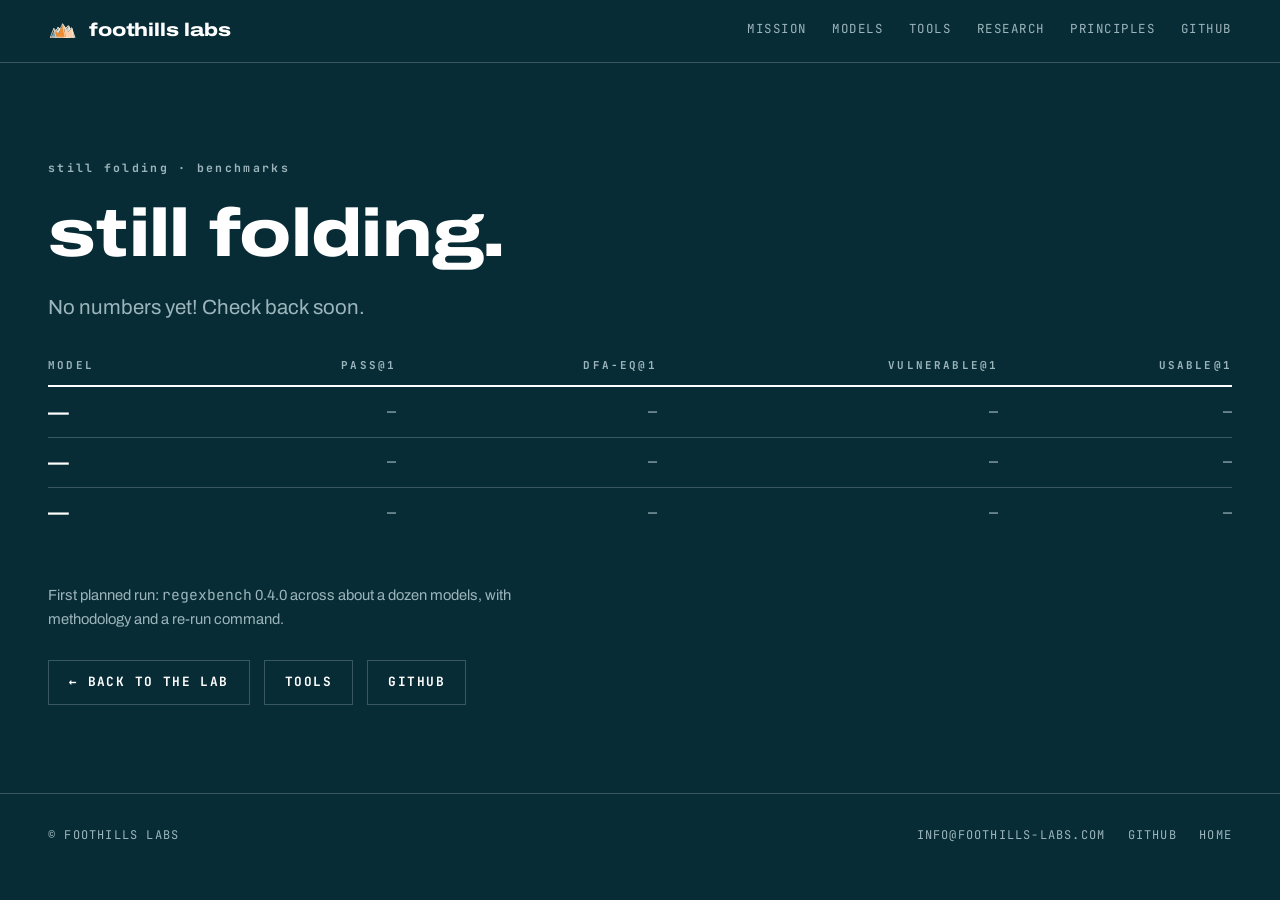
==== commit 1351e41d: "Vendor the harbour palette, and make drift fail CI instead of shipping The brand repaint landed in f" ====
--- a/benchmarks/index.html
+++ b/benchmarks/index.html
@@ -9,7 +9,7 @@
       content="Foothills Labs benchmarks. No numbers yet; the first planned run scores regexbench across about a dozen models."
     />
     <link rel="canonical" href="https://foothills-labs.com/benchmarks/" />
-    <meta name="theme-color" content="#2e3a42" />
+    <meta name="theme-color" content="#082C35" />
 
     <link rel="icon" href="/assets/favicon.svg" type="image/svg+xml" />
     <link rel="apple-touch-icon" href="/assets/brand/apple-touch-icon-180.png" />
--- a/assets/tokens.css
+++ b/assets/tokens.css
@@ -34,36 +34,41 @@
    * holds dark text but must never set text itself — 1.86:1 on chalk. It is
    * the fill inside every glyph outline and the accent of both dark
    * schemes. */
-  --fh-butterscotch: #e7a63e;
-
-  /* Text placed ON a butterscotch fill: 6.92:1. This token is what makes
+  --fh-butterscotch: #EE8B33;
+
+  /* Text placed ON a butterscotch fill: 7.1:1. This token is what makes
    * "butterscotch is a fill, not an ink" mechanical rather than a thing to
-   * remember.
+   * remember. It stays a fill on every ground — 2.14:1 on chalk.
    *
    * The butterscotch FILL is the standing exception to "one accent per
    * scheme": buttons, pills and live tags stay butterscotch in every scheme,
-   * including Cel and Notepad, whose accent ink is emerald. One accent means
+   * including Cel and Notepad, whose accent ink is rose. One accent means
    * one accent INK — the fill is a brand constant, one of the three
    * through-lines (outline, fill, mono) that keep four schemes one brand. */
-  --fh-on-butterscotch: #26292b;
-
-  /* Rose is the same trap (1.97:1 on chalk) and gets the same railing:
-   * a fill and a panel ground, never an ink. */
-  --fh-rose: #ee93a9;
-  --fh-on-rose: #26292b;
-
-  --fh-sumi: #26292b;        /* cool near-black; every outline is drawn in it */
-  --fh-chalk: #edf1f0;       /* cool paper white — the light ground */
+  --fh-on-butterscotch: #05192B;
+
+  /* Rose is NO LONGER a fill-only colour. Harbour moved it from a pale pink
+   * to a burnt rust, which made it the accent INK on the light schemes
+   * (9.16:1 on chalk) — see Cel and Notepad below. It is still usable as a
+   * fill, so it keeps a guard, but the guard had to flip with the value:
+   * near-black on rust is 1.65:1, cream on rust is 9.16:1. */
+  --fh-rose: #6A2A12;
+  --fh-on-rose: #FAEBD3;
+
+  --fh-sumi: #05192B;        /* cool near-black; every outline is drawn in it */
+  --fh-chalk: #FAEBD3;       /* cool paper white — the light ground */
   --fh-white: #ffffff;
-  --fh-mist: #dce6e6;        /* raised cool surface */
-  --fh-duckegg: #cbdfd4;     /* pale green; second series on dark */
-  --fh-smoke: #9dacba;       /* recessive detail and rules; never body text */
-  --fh-emerald: #2f6e70;     /* accent ink on light; panel ground on dark */
-  --fh-plum: #8e4763;        /* derived: rose fired dark; series on light */
-  --fh-night: #1e3c40;       /* derived: deep water; primary dark ground */
-  --fh-slate: #23464a;       /* raised surface on night */
-  --fh-print: #2e3a42;       /* derived: smoked slate; dark tools ground */
-  --fh-drafting: #38444c;    /* raised surface on print */
+  --fh-warmwhite: #FFF9EF;   /* raised surface on the cream ground —
+                                lighter than the paper, not whiter than it */
+  --fh-mist: #DEEAEE;        /* raised cool surface */
+  --fh-duckegg: #9ABCC6;     /* pale green; second series on dark */
+  --fh-smoke: #829AA1;       /* recessive detail and rules; never body text */
+  --fh-emerald: #31606D;     /* accent ink on light; panel ground on dark */
+  --fh-plum: #FFB881;        /* derived: rose fired dark; series on light */
+  --fh-night: #05192B;       /* derived: deep water; primary dark ground */
+  --fh-slate: #132538;       /* raised surface on night */
+  --fh-print: #082C35;       /* derived: smoked slate; dark tools ground */
+  --fh-drafting: #1D3E47;    /* raised surface on print */
 
   /* --- type ------------------------------------------------------------- */
 
@@ -107,12 +112,12 @@
   --fh-bg: var(--fh-night);
   --fh-surface: var(--fh-slate);
   --fh-text: var(--fh-chalk);
-  --fh-text-muted: #a7c4c2;
-  --fh-rule: #33585c;
+  --fh-text-muted: #9CB5BC;
+  --fh-rule: #25364A;
   --fh-accent: var(--fh-butterscotch);
   --fh-accent-on: var(--fh-sumi);
-  --fh-series-1: var(--fh-rose);
-  --fh-series-2: var(--fh-duckegg);
+  --fh-series-1: var(--fh-duckegg);
+  --fh-series-2: var(--fh-plum);
   --fh-typeset: warm;
 }
 
@@ -120,14 +125,14 @@
  * accent. */
 [data-scheme="cel"] {
   --fh-bg: var(--fh-chalk);
-  --fh-surface: var(--fh-white);
+  --fh-surface: var(--fh-warmwhite);
   --fh-text: var(--fh-sumi);
-  --fh-text-muted: #5c6668;
-  --fh-rule: #dbe4e3;
-  --fh-accent: var(--fh-emerald);
-  --fh-accent-on: var(--fh-white);
+  --fh-text-muted: #436974;
+  --fh-rule: #E5D5BB;
+  --fh-accent: var(--fh-rose);
+  --fh-accent-on: var(--fh-chalk);
   --fh-series-1: var(--fh-emerald);
-  --fh-series-2: var(--fh-plum);
+  --fh-series-2: var(--fh-rose);
   --fh-typeset: warm;
 }
 
@@ -136,12 +141,12 @@
   --fh-bg: var(--fh-print);
   --fh-surface: var(--fh-drafting);
   --fh-text: var(--fh-white);
-  --fh-text-muted: #aebcc6;
-  --fh-rule: #46525b;
+  --fh-text-muted: #9CB5BC;
+  --fh-rule: #395760;
   --fh-accent: var(--fh-butterscotch);
   --fh-accent-on: var(--fh-sumi);
-  --fh-series-1: var(--fh-duckegg);
-  --fh-series-2: var(--fh-rose);
+  --fh-series-1: var(--fh-plum);
+  --fh-series-2: var(--fh-duckegg);
   --fh-typeset: technical;
 }
 
@@ -151,27 +156,65 @@
   --fh-bg: var(--fh-white);
   --fh-surface: var(--fh-mist);
   --fh-text: var(--fh-sumi);
-  --fh-text-muted: #4f5a5c;
-  --fh-rule: #c9d8d8;
-  --fh-accent: var(--fh-emerald);
-  --fh-accent-on: var(--fh-white);
+  --fh-text-muted: #436974;
+  --fh-rule: #CADADF;
+  --fh-accent: var(--fh-rose);
+  --fh-accent-on: var(--fh-chalk);
   --fh-series-1: var(--fh-emerald);
-  --fh-series-2: var(--fh-plum);
+  --fh-series-2: var(--fh-rose);
   --fh-typeset: technical;
 }
 
 /* Default, when nothing declares a scheme: the lab pair, following the OS. */
-:root { --fh-bg: #1e3c40; --fh-surface: #23464a; --fh-text: #edf1f0;
-        --fh-text-muted: #a7c4c2; --fh-rule: #33585c;
+:root { --fh-bg: #05192B; --fh-surface: #132538; --fh-text: #FAEBD3;
+        --fh-text-muted: #9CB5BC; --fh-rule: #25364A;
         --fh-accent: var(--fh-butterscotch); --fh-accent-on: var(--fh-sumi);
-        --fh-series-1: var(--fh-rose); --fh-series-2: var(--fh-duckegg); }
+        --fh-series-1: var(--fh-duckegg); --fh-series-2: var(--fh-plum);
+        /* The technical band's ground, exposed so page furniture that
+         * straddles the boundary — seams, dividers — can reference it
+         * instead of hard-coding a colour. Follows the same switch. */
+        --fh-band-bg: var(--fh-print); --fh-band-surface: var(--fh-drafting);
+        --fh-band-ink: var(--fh-butterscotch); }
 
 @media (prefers-color-scheme: light) {
   :root:not([data-scheme]) {
-    --fh-bg: var(--fh-chalk); --fh-surface: var(--fh-white);
-    --fh-text: var(--fh-sumi); --fh-text-muted: #5c6668; --fh-rule: #dbe4e3;
-    --fh-accent: var(--fh-emerald); --fh-accent-on: var(--fh-white);
-    --fh-series-1: var(--fh-emerald); --fh-series-2: var(--fh-plum);
+    --fh-bg: var(--fh-chalk); --fh-surface: var(--fh-warmwhite);
+    --fh-text: var(--fh-sumi); --fh-text-muted: #436974; --fh-rule: #E5D5BB;
+    --fh-accent: var(--fh-rose); --fh-accent-on: var(--fh-chalk);
+    --fh-series-1: var(--fh-emerald); --fh-series-2: var(--fh-rose);
+    --fh-band-bg: var(--fh-white); --fh-band-surface: var(--fh-mist);
+    --fh-band-ink: var(--fh-emerald);
+  }
+}
+
+/* A technical band that FOLLOWS the page rather than pinning itself. Hard-
+ * coding a band to notepad leaves a full-bleed white slab in the middle of a
+ * dark page; this resolves to blueprint at night and notepad by day, using
+ * the same dark-first shape :root uses for twilight/cel. */
+[data-scheme="technical"] {
+  --fh-bg: var(--fh-print);
+  --fh-surface: var(--fh-drafting);
+  --fh-text: var(--fh-white);
+  --fh-text-muted: #9CB5BC;
+  --fh-rule: #395760;
+  --fh-accent: var(--fh-butterscotch);
+  --fh-accent-on: var(--fh-sumi);
+  --fh-series-1: var(--fh-plum);
+  --fh-series-2: var(--fh-duckegg);
+  --fh-typeset: technical;
+}
+
+@media (prefers-color-scheme: light) {
+  [data-scheme="technical"] {
+    --fh-bg: var(--fh-white);
+    --fh-surface: var(--fh-mist);
+    --fh-text: var(--fh-sumi);
+    --fh-text-muted: #436974;
+    --fh-rule: #CADADF;
+    --fh-accent: var(--fh-rose);
+    --fh-accent-on: var(--fh-chalk);
+    --fh-series-1: var(--fh-emerald);
+    --fh-series-2: var(--fh-rose);
   }
 }
 
@@ -195,7 +238,8 @@
 }
 
 /* Technical typeset — benchmarks and tools. */
-[data-scheme="blueprint"], [data-scheme="notepad"] {
+[data-scheme="blueprint"], [data-scheme="notepad"],
+[data-scheme="technical"] {
   --fh-face-display: var(--fh-font-sans);
   --fh-face-body: var(--fh-font-sans);
   --fh-display-settings: "wght" 800, "wdth" 125;
--- a/assets/style.css
+++ b/assets/style.css
@@ -392,18 +392,21 @@
 }
 
 /* Entering the band, the tools' paper ground rises into the lab's sky, inked
-   in emerald so the line never sits on its own colour.
+   so the line never sits on its own colour.
    COUPLING: the seam sits OUTSIDE the band it transitions into, so it cannot
-   inherit the band's scheme. --fh-white and --fh-emerald below are literals
-   that must equal the notepad scheme's --fh-bg and --fh-accent; if that
-   scheme is ever repainted upstream, retune these two by hand. */
+   inherit the band's scheme. It used to hard-code --fh-white and --fh-emerald
+   as literals that had to be retuned by hand whenever the band's scheme was
+   repainted upstream — and the harbour repaint duly moved the technical
+   accent to rust while these stayed teal. --fh-band-* are the upstream tokens
+   for exactly this: they follow the band's light/dark switch, so the seam
+   tracks it without a literal to forget. */
 .seam-down { background: var(--fh-bg); }
-.seam-down .wave-ground { color: var(--fh-white); }
+.seam-down .wave-ground { color: var(--fh-band-bg); }
 .seam-down .wave-crest,
-.seam-down .wave-echo { stroke: var(--fh-emerald); }
+.seam-down .wave-echo { stroke: var(--fh-band-ink); }
 
 /* Leaving it, the lab's own ground rises back, inked with its accent. */
-.seam-up { background: var(--fh-white); }
+.seam-up { background: var(--fh-band-bg); }
 .seam-up .wave-ground { color: var(--fh-bg); }
 .seam-up .wave-crest,
 .seam-up .wave-echo { stroke: var(--fh-accent); }
@@ -756,22 +759,30 @@
 /* --- print ---------------------------------------------------------------- */
 /* Article pages double as their own PDFs: build.py prints them through
    Chromium, so this block IS the PDF layout. One fixed light look, in
-   literals on purpose; a PDF does not follow the reader's OS theme. */
+   literals on purpose; a PDF does not follow the reader's OS theme.
+   The literals are harbour's ink, smoke, mist and rule — keep them in step
+   with the palette by hand, since var() would resolve to the reader's
+   scheme and defeat the point. */
 @media print {
   @page { margin: 18mm 16mm; }
-  body { background: #ffffff; color: #26292b; font-size: 11pt; }
+  body { background: #ffffff; color: #05192B; font-size: 11pt; }
   .site-header,
   .site-footer,
   .skip-link,
   .article-back,
   .article-pdf-link { display: none; }  /* the PDF linking to itself */
   .article { padding-block: 0; }
-  .article-head h1 { color: #26292b; }
+  .article-head h1 { color: #05192B; }
   .article-meta,
-  .eyebrow { color: #5b6663; }
-  .article-body a { color: #26292b; }
-  .article-body blockquote { border-left-color: #26292b; color: #5b6663; }
+  .eyebrow { color: #829AA1; }
+  .article-body a { color: #05192B; }
+  .article-body blockquote { border-left-color: #05192B; color: #829AA1; }
   .article-body code,
-  .article-body pre { background: #f2f4f3; }
-  .article-body pre { border-color: #d5dbd9; }
-}
+  .article-body pre { background: #DEEAEE; }
+  .article-body pre { border-color: #CADADF; }
+  .article-body .footnote { color: #829AA1; }
+  /* No scrollbars on paper: code wraps and tables lay out as tables again,
+     so wide content folds instead of clipping at the page edge. */
+  .article-body pre { white-space: pre-wrap; overflow-wrap: break-word; }
+  .article-body table { display: table; width: 100%; }
+}
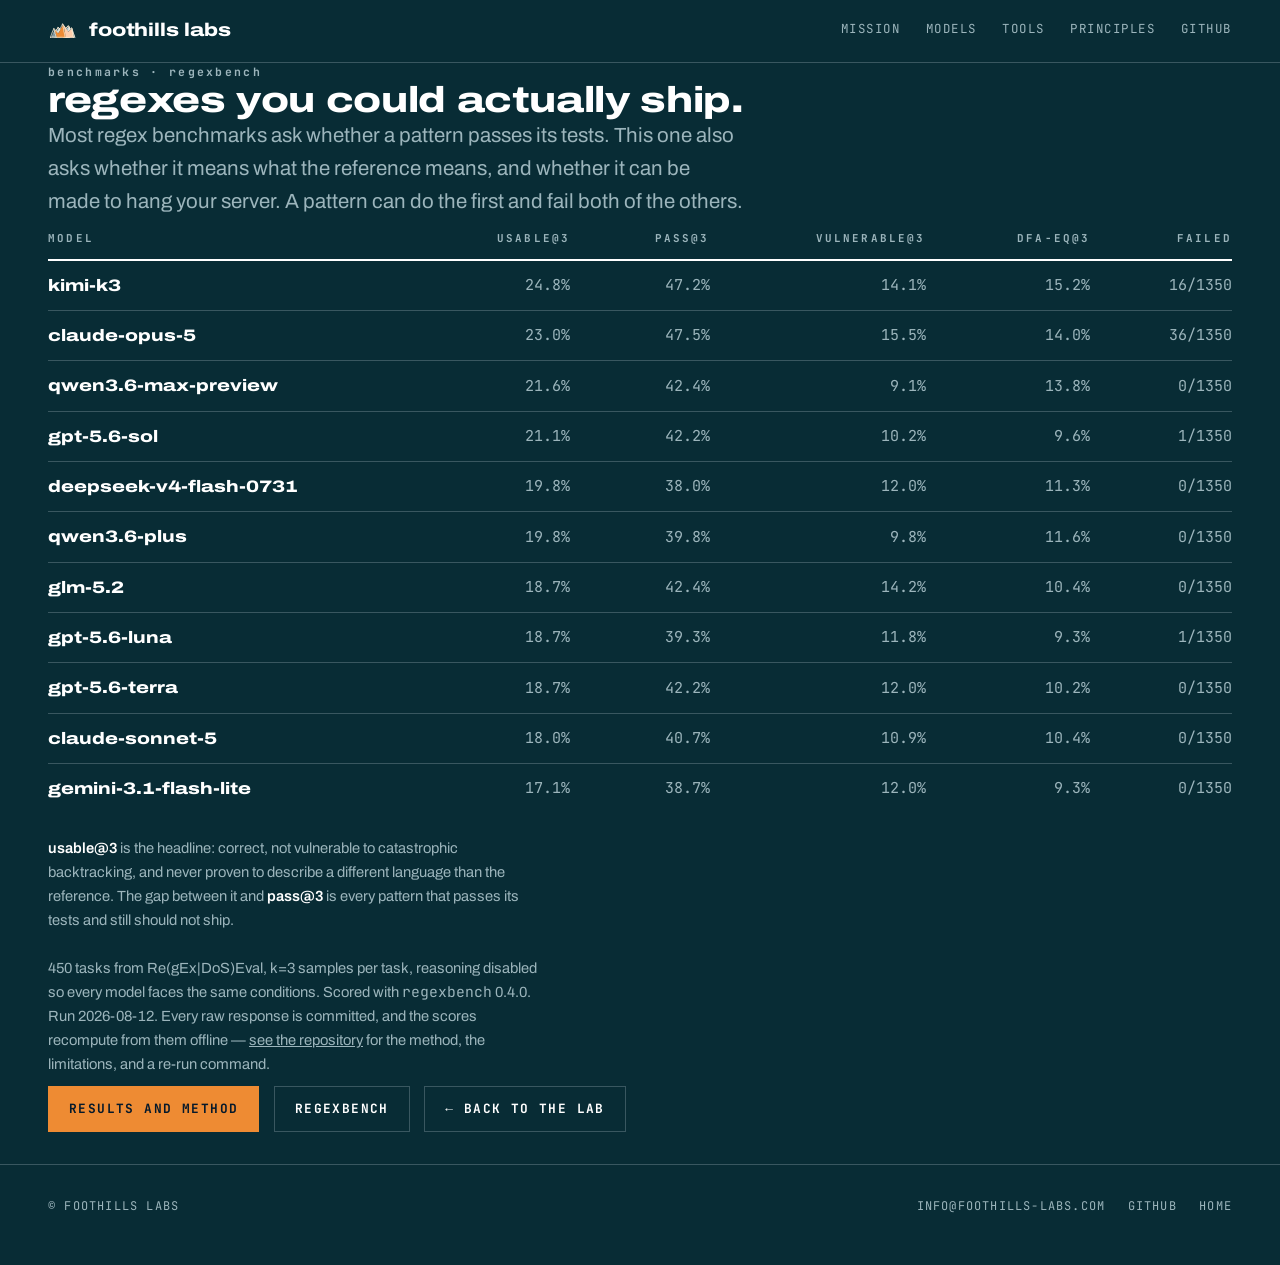
==== commit 358c7d9d: "Publish the eleven-model regex result, in numbers and in prose The org's largest inconsistency: rege" ====
--- a/benchmarks/index.html
+++ b/benchmarks/index.html
@@ -6,21 +6,24 @@
     <title>Benchmarks &middot; Foothills Labs</title>
     <meta
       name="description"
-      content="Foothills Labs benchmarks. No numbers yet; the first planned run scores regexbench across about a dozen models."
+      content="How good are language models at writing regular expressions you could
+actually ship? regexbench scored across 11 models on Re(gEx|DoS)Eval."
     />
     <link rel="canonical" href="https://foothills-labs.com/benchmarks/" />
+    <!-- Blueprint's ground, --fh-print. Kept in step with tokens.css by hand;
+         the previous value here (#2e3a42) was a leftover from a palette two
+         repaints ago and tinted the mobile browser chrome off-brand. -->
     <meta name="theme-color" content="#082C35" />
 
     <link rel="icon" href="/assets/favicon.svg" type="image/svg+xml" />
     <link rel="apple-touch-icon" href="/assets/brand/apple-touch-icon-180.png" />
 
+    <!-- Archivo sets the page; JetBrains Mono sets the nav, the eyebrows and
+         the buttons, all above the fold. Without these preloads the browser
+         only discovers the mono after parsing style.css. Both weights: 400
+         for the nav and footer, 700 for eyebrows and buttons. -->
     <link rel="preload" as="font" type="font/woff2"
           href="/assets/fonts/archivo.woff2" crossorigin />
-    <!-- JetBrains Mono sets the nav, the eyebrows and the buttons, all of
-         which are above the fold on every page. Both weights: 400 for the
-         nav and footer, 700 for eyebrows and buttons. Without these the
-         browser only discovers them after parsing style.css, which is a
-         guaranteed flash of unstyled nav on every pageview. -->
     <link rel="preload" as="font" type="font/woff2"
           href="/assets/fonts/jetbrains-mono-400.woff2" crossorigin />
     <link rel="preload" as="font" type="font/woff2"
@@ -31,7 +34,7 @@
   </head>
   <!-- data-scheme sits on body rather than html: tokens.css declares the
        default :root block after the scheme blocks, so a scheme on the root
-       element loses the custom-property tie-break and renders Twilight. -->
+       element loses the custom-property tie-break. -->
   <body data-scheme="blueprint">
     <a class="skip-link" href="#main">Skip to content</a>
 
@@ -45,69 +48,74 @@
           <a href="/#mission">Mission</a>
           <a href="/#models">Models</a>
           <a href="/#tools">Tools</a>
-          <a href="/research/">Research</a>
           <a href="/#principles">Principles</a>
           <a href="https://github.com/foothills-labs">GitHub</a>
         </nav>
       </div>
     </header>
 
-    <main class="wrap preflight" id="main">
-      <p class="eyebrow">still folding &middot; benchmarks</p>
-      <h1>Still folding.</h1>
+    <main class="wrap basecamp" id="main">
+      <p class="eyebrow">benchmarks &middot; regexbench</p>
+      <h1>Regexes you could actually ship.</h1>
       <p class="lede">
-        No numbers yet! Check back soon.
+        Most regex benchmarks ask whether a pattern passes its tests. This one
+        also asks whether it means what the reference means, and whether it can
+        be made to hang your server. A pattern can do the first and fail both
+        of the others.
       </p>
 
       <div class="table-wrap">
         <table class="data-table">
           <caption class="visually-hidden">
-            The benchmark results table, empty until there are results.
+            11 models scored on Re(gEx|DoS)Eval, sorted by usable@3.
           </caption>
           <thead>
             <tr>
               <th scope="col">Model</th>
-              <th scope="col" class="num">pass@1</th>
-              <th scope="col" class="num">dfa-eq@1</th>
-              <th scope="col" class="num">vulnerable@1</th>
-              <th scope="col" class="num">usable@1</th>
+              <th scope="col" class="num">usable@3</th>
+              <th scope="col" class="num">pass@3</th>
+              <th scope="col" class="num">vulnerable@3</th>
+              <th scope="col" class="num">dfa-eq@3</th>
+              <th scope="col" class="num">failed</th>
             </tr>
           </thead>
           <tbody>
-            <tr>
-              <th scope="row" class="mono">&mdash;</th>
-              <td class="num mono">&mdash;</td>
-              <td class="num mono">&mdash;</td>
-              <td class="num mono">&mdash;</td>
-              <td class="num mono">&mdash;</td>
-            </tr>
-            <tr>
-              <th scope="row" class="mono">&mdash;</th>
-              <td class="num mono">&mdash;</td>
-              <td class="num mono">&mdash;</td>
-              <td class="num mono">&mdash;</td>
-              <td class="num mono">&mdash;</td>
-            </tr>
-            <tr>
-              <th scope="row" class="mono">&mdash;</th>
-              <td class="num mono">&mdash;</td>
-              <td class="num mono">&mdash;</td>
-              <td class="num mono">&mdash;</td>
-              <td class="num mono">&mdash;</td>
-            </tr>
+            <tr><th scope="row" class="mono">kimi-k3</th><td class="num mono">24.8%</td><td class="num mono">47.2%</td><td class="num mono">14.1%</td><td class="num mono">15.2%</td><td class="num mono">16/1350</td></tr>
+            <tr><th scope="row" class="mono">claude-opus-5</th><td class="num mono">23.0%</td><td class="num mono">47.5%</td><td class="num mono">15.5%</td><td class="num mono">14.0%</td><td class="num mono">36/1350</td></tr>
+            <tr><th scope="row" class="mono">qwen3.6-max-preview</th><td class="num mono">21.6%</td><td class="num mono">42.4%</td><td class="num mono">9.1%</td><td class="num mono">13.8%</td><td class="num mono">0/1350</td></tr>
+            <tr><th scope="row" class="mono">gpt-5.6-sol</th><td class="num mono">21.1%</td><td class="num mono">42.2%</td><td class="num mono">10.2%</td><td class="num mono">9.6%</td><td class="num mono">1/1350</td></tr>
+            <tr><th scope="row" class="mono">deepseek-v4-flash-0731</th><td class="num mono">19.8%</td><td class="num mono">38.0%</td><td class="num mono">12.0%</td><td class="num mono">11.3%</td><td class="num mono">0/1350</td></tr>
+            <tr><th scope="row" class="mono">qwen3.6-plus</th><td class="num mono">19.8%</td><td class="num mono">39.8%</td><td class="num mono">9.8%</td><td class="num mono">11.6%</td><td class="num mono">0/1350</td></tr>
+            <tr><th scope="row" class="mono">glm-5.2</th><td class="num mono">18.7%</td><td class="num mono">42.4%</td><td class="num mono">14.2%</td><td class="num mono">10.4%</td><td class="num mono">0/1350</td></tr>
+            <tr><th scope="row" class="mono">gpt-5.6-luna</th><td class="num mono">18.7%</td><td class="num mono">39.3%</td><td class="num mono">11.8%</td><td class="num mono">9.3%</td><td class="num mono">1/1350</td></tr>
+            <tr><th scope="row" class="mono">gpt-5.6-terra</th><td class="num mono">18.7%</td><td class="num mono">42.2%</td><td class="num mono">12.0%</td><td class="num mono">10.2%</td><td class="num mono">0/1350</td></tr>
+            <tr><th scope="row" class="mono">claude-sonnet-5</th><td class="num mono">18.0%</td><td class="num mono">40.7%</td><td class="num mono">10.9%</td><td class="num mono">10.4%</td><td class="num mono">0/1350</td></tr>
+            <tr><th scope="row" class="mono">gemini-3.1-flash-lite</th><td class="num mono">17.1%</td><td class="num mono">38.7%</td><td class="num mono">12.0%</td><td class="num mono">9.3%</td><td class="num mono">0/1350</td></tr>
           </tbody>
         </table>
       </div>
 
       <p class="note">
-        First planned run: <code>regexbench</code> 0.4.0 across about a dozen
-        models, with methodology and a re-run command.
+        <strong>usable@3</strong> is the headline: correct, not vulnerable to
+        catastrophic backtracking, and never proven to describe a different
+        language than the reference. The gap between it and
+        <strong>pass@3</strong> is every pattern that passes its tests and
+        still should not ship.
+      </p>
+
+      <p class="note">
+        450 tasks from Re(gEx|DoS)Eval, k=3 samples per task, reasoning
+        disabled so every model faces the same conditions. Scored with
+        <code>regexbench</code> 0.4.0. Run 2026-08-12. Every raw
+        response is committed, and the scores recompute from them offline &mdash;
+        <a href="https://github.com/foothills-labs/regexleaderboard">see the
+        repository</a> for the method, the limitations, and a re-run command.
       </p>
 
       <div class="cta-row">
+        <a class="btn btn-primary" href="https://github.com/foothills-labs/regexleaderboard">Results and method</a>
+        <a class="btn btn-ghost" href="https://github.com/foothills-labs/regexbench">regexbench</a>
         <a class="btn btn-ghost" href="/">&larr; Back to the lab</a>
-        <a class="btn btn-ghost" href="/tools/">Tools</a>
-        <a class="btn btn-ghost" href="https://github.com/foothills-labs">GitHub</a>
       </div>
     </main>
 
--- a/assets/tokens.css
+++ b/assets/tokens.css
@@ -22,49 +22,49 @@
  */
 
 :root {
-  /* --- palette: chalk --------------------------------------------------- */
+  /* --- palette: cream --------------------------------------------------- */
 
   /* Descended from the founder's pastel card, with two deliberate moves away
    * from Anthropic's identity (warm cream ground + terracotta accent):
-   * the paper is COOL (chalk is b* 0.0; the warm cream it replaced was +4.8
-   * against their +4.1 — indistinguishable), and the warm accent is ROSE,
-   * not coral. Butterscotch, duck egg and smoke came through unchanged. */
-
-  /* Butterscotch. The one hot colour, and a fill rather than an ink: it
-   * holds dark text but must never set text itself — 1.86:1 on chalk. It is
+   * the paper is COOL (cream is b* 0.0; the warm cream it replaced was +4.8
+   * against their +4.1 — indistinguishable), and the warm accent is RUST,
+   * not coral. Orange, duck egg and smoke came through unchanged. */
+
+  /* Orange. The one hot colour, and a fill rather than an ink: it
+   * holds dark text but must never set text itself — 1.86:1 on cream. It is
    * the fill inside every glyph outline and the accent of both dark
    * schemes. */
-  --fh-butterscotch: #EE8B33;
-
-  /* Text placed ON a butterscotch fill: 7.1:1. This token is what makes
-   * "butterscotch is a fill, not an ink" mechanical rather than a thing to
-   * remember. It stays a fill on every ground — 2.14:1 on chalk.
+  --fh-orange: #EE8B33;
+
+  /* Text placed ON a orange fill: 7.1:1. This token is what makes
+   * "orange is a fill, not an ink" mechanical rather than a thing to
+   * remember. It stays a fill on every ground — 2.14:1 on cream.
    *
-   * The butterscotch FILL is the standing exception to "one accent per
-   * scheme": buttons, pills and live tags stay butterscotch in every scheme,
-   * including Cel and Notepad, whose accent ink is rose. One accent means
+   * The orange FILL is the standing exception to "one accent per
+   * scheme": buttons, pills and live tags stay orange in every scheme,
+   * including Cel and Notepad, whose accent ink is rust. One accent means
    * one accent INK — the fill is a brand constant, one of the three
    * through-lines (outline, fill, mono) that keep four schemes one brand. */
-  --fh-on-butterscotch: #05192B;
-
-  /* Rose is NO LONGER a fill-only colour. Harbour moved it from a pale pink
+  --fh-on-orange: #05192B;
+
+  /* Rust is NO LONGER a fill-only colour. Harbour moved it from a pale pink
    * to a burnt rust, which made it the accent INK on the light schemes
-   * (9.16:1 on chalk) — see Cel and Notepad below. It is still usable as a
+   * (9.16:1 on cream) — see Cel and Notepad below. It is still usable as a
    * fill, so it keeps a guard, but the guard had to flip with the value:
    * near-black on rust is 1.65:1, cream on rust is 9.16:1. */
-  --fh-rose: #6A2A12;
-  --fh-on-rose: #FAEBD3;
+  --fh-rust: #6A2A12;
+  --fh-on-rust: #FAEBD3;
 
   --fh-sumi: #05192B;        /* cool near-black; every outline is drawn in it */
-  --fh-chalk: #FAEBD3;       /* cool paper white — the light ground */
+  --fh-cream: #FAEBD3;       /* cool paper white — the light ground */
   --fh-white: #ffffff;
   --fh-warmwhite: #FFF9EF;   /* raised surface on the cream ground —
                                 lighter than the paper, not whiter than it */
   --fh-mist: #DEEAEE;        /* raised cool surface */
   --fh-duckegg: #9ABCC6;     /* pale green; second series on dark */
   --fh-smoke: #829AA1;       /* recessive detail and rules; never body text */
-  --fh-emerald: #31606D;     /* accent ink on light; panel ground on dark */
-  --fh-plum: #FFB881;        /* derived: rose fired dark; series on light */
+  --fh-teal: #31606D;     /* accent ink on light; panel ground on dark */
+  --fh-apricot: #FFB881;        /* derived: rust fired dark; series on light */
   --fh-night: #05192B;       /* derived: deep water; primary dark ground */
   --fh-slate: #132538;       /* raised surface on night */
   --fh-print: #082C35;       /* derived: smoked slate; dark tools ground */
@@ -104,35 +104,35 @@
  * build.py fails loudly if any sanctioned pairing slips. */
 
 /* Twilight — primary dark. The lab and the models. Deep water: night ground,
- * slate tiles, and the colour arriving through PANELS — emerald and rose
- * grounds, butterscotch fills, rose and duck-egg series — rather than
+ * slate tiles, and the colour arriving through PANELS — teal and rust
+ * grounds, orange fills, rust and duck-egg series — rather than
  * through the base ground. Dark pages are not monotone; they are dark paper
  * that pastel things sit on. */
 [data-scheme="twilight"] {
   --fh-bg: var(--fh-night);
   --fh-surface: var(--fh-slate);
-  --fh-text: var(--fh-chalk);
+  --fh-text: var(--fh-cream);
   --fh-text-muted: #9CB5BC;
   --fh-rule: #25364A;
-  --fh-accent: var(--fh-butterscotch);
+  --fh-accent: var(--fh-orange);
   --fh-accent-on: var(--fh-sumi);
   --fh-series-1: var(--fh-duckegg);
-  --fh-series-2: var(--fh-plum);
+  --fh-series-2: var(--fh-apricot);
   --fh-typeset: warm;
 }
 
-/* Cel — primary light. Cool paper, sumi ink, white surfaces, one emerald
+/* Cel — primary light. Cool paper, sumi ink, white surfaces, one teal
  * accent. */
 [data-scheme="cel"] {
-  --fh-bg: var(--fh-chalk);
+  --fh-bg: var(--fh-cream);
   --fh-surface: var(--fh-warmwhite);
   --fh-text: var(--fh-sumi);
   --fh-text-muted: #436974;
   --fh-rule: #E5D5BB;
-  --fh-accent: var(--fh-rose);
-  --fh-accent-on: var(--fh-chalk);
-  --fh-series-1: var(--fh-emerald);
-  --fh-series-2: var(--fh-rose);
+  --fh-accent: var(--fh-rust);
+  --fh-accent-on: var(--fh-cream);
+  --fh-series-1: var(--fh-teal);
+  --fh-series-2: var(--fh-rust);
   --fh-typeset: warm;
 }
 
@@ -143,14 +143,14 @@
   --fh-text: var(--fh-white);
   --fh-text-muted: #9CB5BC;
   --fh-rule: #395760;
-  --fh-accent: var(--fh-butterscotch);
+  --fh-accent: var(--fh-orange);
   --fh-accent-on: var(--fh-sumi);
-  --fh-series-1: var(--fh-plum);
+  --fh-series-1: var(--fh-apricot);
   --fh-series-2: var(--fh-duckegg);
   --fh-typeset: technical;
 }
 
-/* Notepad — secondary light. White page, mist tiles, emerald accent.
+/* Notepad — secondary light. White page, mist tiles, teal accent.
  * For anything read at length. */
 [data-scheme="notepad"] {
   --fh-bg: var(--fh-white);
@@ -158,32 +158,32 @@
   --fh-text: var(--fh-sumi);
   --fh-text-muted: #436974;
   --fh-rule: #CADADF;
-  --fh-accent: var(--fh-rose);
-  --fh-accent-on: var(--fh-chalk);
-  --fh-series-1: var(--fh-emerald);
-  --fh-series-2: var(--fh-rose);
+  --fh-accent: var(--fh-rust);
+  --fh-accent-on: var(--fh-cream);
+  --fh-series-1: var(--fh-teal);
+  --fh-series-2: var(--fh-rust);
   --fh-typeset: technical;
 }
 
 /* Default, when nothing declares a scheme: the lab pair, following the OS. */
 :root { --fh-bg: #05192B; --fh-surface: #132538; --fh-text: #FAEBD3;
         --fh-text-muted: #9CB5BC; --fh-rule: #25364A;
-        --fh-accent: var(--fh-butterscotch); --fh-accent-on: var(--fh-sumi);
-        --fh-series-1: var(--fh-duckegg); --fh-series-2: var(--fh-plum);
+        --fh-accent: var(--fh-orange); --fh-accent-on: var(--fh-sumi);
+        --fh-series-1: var(--fh-duckegg); --fh-series-2: var(--fh-apricot);
         /* The technical band's ground, exposed so page furniture that
          * straddles the boundary — seams, dividers — can reference it
          * instead of hard-coding a colour. Follows the same switch. */
         --fh-band-bg: var(--fh-print); --fh-band-surface: var(--fh-drafting);
-        --fh-band-ink: var(--fh-butterscotch); }
+        --fh-band-ink: var(--fh-orange); }
 
 @media (prefers-color-scheme: light) {
   :root:not([data-scheme]) {
-    --fh-bg: var(--fh-chalk); --fh-surface: var(--fh-warmwhite);
+    --fh-bg: var(--fh-cream); --fh-surface: var(--fh-warmwhite);
     --fh-text: var(--fh-sumi); --fh-text-muted: #436974; --fh-rule: #E5D5BB;
-    --fh-accent: var(--fh-rose); --fh-accent-on: var(--fh-chalk);
-    --fh-series-1: var(--fh-emerald); --fh-series-2: var(--fh-rose);
+    --fh-accent: var(--fh-rust); --fh-accent-on: var(--fh-cream);
+    --fh-series-1: var(--fh-teal); --fh-series-2: var(--fh-rust);
     --fh-band-bg: var(--fh-white); --fh-band-surface: var(--fh-mist);
-    --fh-band-ink: var(--fh-emerald);
+    --fh-band-ink: var(--fh-teal);
   }
 }
 
@@ -197,9 +197,9 @@
   --fh-text: var(--fh-white);
   --fh-text-muted: #9CB5BC;
   --fh-rule: #395760;
-  --fh-accent: var(--fh-butterscotch);
+  --fh-accent: var(--fh-orange);
   --fh-accent-on: var(--fh-sumi);
-  --fh-series-1: var(--fh-plum);
+  --fh-series-1: var(--fh-apricot);
   --fh-series-2: var(--fh-duckegg);
   --fh-typeset: technical;
 }
@@ -211,10 +211,10 @@
     --fh-text: var(--fh-sumi);
     --fh-text-muted: #436974;
     --fh-rule: #CADADF;
-    --fh-accent: var(--fh-rose);
-    --fh-accent-on: var(--fh-chalk);
-    --fh-series-1: var(--fh-emerald);
-    --fh-series-2: var(--fh-rose);
+    --fh-accent: var(--fh-rust);
+    --fh-accent-on: var(--fh-cream);
+    --fh-series-1: var(--fh-teal);
+    --fh-series-2: var(--fh-rust);
   }
 }
 
--- a/assets/style.css
+++ b/assets/style.css
@@ -244,8 +244,8 @@
   border: 1px solid transparent;
 }
 .btn-primary {
-  background: var(--fh-butterscotch);
-  color: var(--fh-on-butterscotch);
+  background: var(--fh-orange);
+  color: var(--fh-on-orange);
 }
 .btn-primary:hover { filter: brightness(1.07); }
 .btn-ghost {
@@ -316,7 +316,7 @@
   border: 1px solid var(--fh-rule);
   color: var(--fh-text-muted);
 }
-.tag[data-state="live"] { background: var(--fh-butterscotch); color: var(--fh-on-butterscotch); border-color: transparent; }
+.tag[data-state="live"] { background: var(--fh-orange); color: var(--fh-on-orange); border-color: transparent; }
 
 /* --- footer -------------------------------------------------------------- */
 
@@ -394,7 +394,7 @@
 /* Entering the band, the tools' paper ground rises into the lab's sky, inked
    so the line never sits on its own colour.
    COUPLING: the seam sits OUTSIDE the band it transitions into, so it cannot
-   inherit the band's scheme. It used to hard-code --fh-white and --fh-emerald
+   inherit the band's scheme. It used to hard-code --fh-white and --fh-emerald (now --fh-teal)
    as literals that had to be retuned by hand whenever the band's scheme was
    repainted upstream — and the harbour repaint duly moved the technical
    accent to rust while these stayed teal. --fh-band-* are the upstream tokens
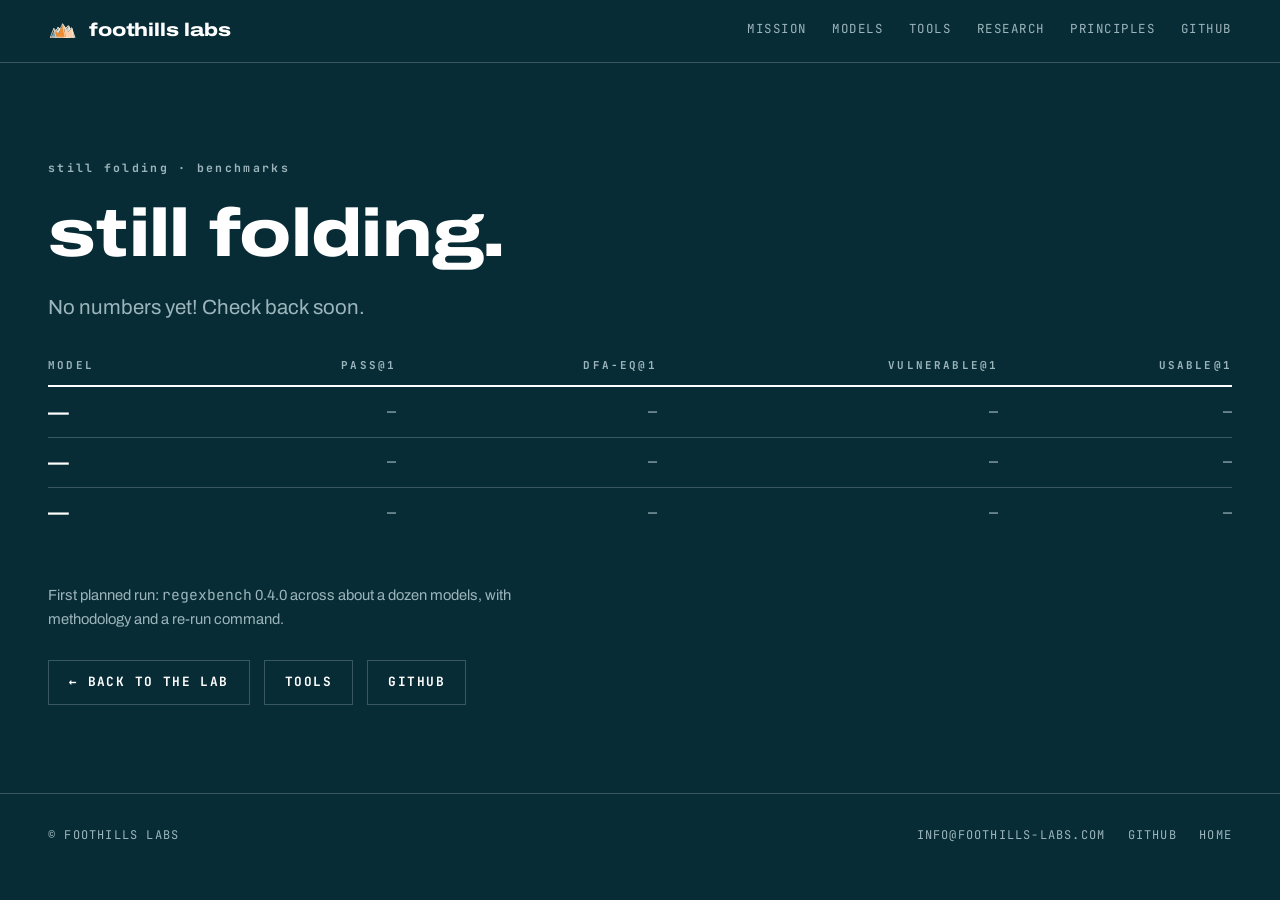
==== commit c1fc85f9: "Unpublish the ranked leaderboard and the article: both misread the study Reverts "Publish the eleven" ====
--- a/benchmarks/index.html
+++ b/benchmarks/index.html
@@ -6,24 +6,21 @@
     <title>Benchmarks &middot; Foothills Labs</title>
     <meta
       name="description"
-      content="How good are language models at writing regular expressions you could
-actually ship? regexbench scored across 11 models on Re(gEx|DoS)Eval."
+      content="Foothills Labs benchmarks. No numbers yet; the first planned run scores regexbench across about a dozen models."
     />
     <link rel="canonical" href="https://foothills-labs.com/benchmarks/" />
-    <!-- Blueprint's ground, --fh-print. Kept in step with tokens.css by hand;
-         the previous value here (#2e3a42) was a leftover from a palette two
-         repaints ago and tinted the mobile browser chrome off-brand. -->
     <meta name="theme-color" content="#082C35" />
 
     <link rel="icon" href="/assets/favicon.svg" type="image/svg+xml" />
     <link rel="apple-touch-icon" href="/assets/brand/apple-touch-icon-180.png" />
 
-    <!-- Archivo sets the page; JetBrains Mono sets the nav, the eyebrows and
-         the buttons, all above the fold. Without these preloads the browser
-         only discovers the mono after parsing style.css. Both weights: 400
-         for the nav and footer, 700 for eyebrows and buttons. -->
     <link rel="preload" as="font" type="font/woff2"
           href="/assets/fonts/archivo.woff2" crossorigin />
+    <!-- JetBrains Mono sets the nav, the eyebrows and the buttons, all of
+         which are above the fold on every page. Both weights: 400 for the
+         nav and footer, 700 for eyebrows and buttons. Without these the
+         browser only discovers them after parsing style.css, which is a
+         guaranteed flash of unstyled nav on every pageview. -->
     <link rel="preload" as="font" type="font/woff2"
           href="/assets/fonts/jetbrains-mono-400.woff2" crossorigin />
     <link rel="preload" as="font" type="font/woff2"
@@ -34,7 +31,7 @@
   </head>
   <!-- data-scheme sits on body rather than html: tokens.css declares the
        default :root block after the scheme blocks, so a scheme on the root
-       element loses the custom-property tie-break. -->
+       element loses the custom-property tie-break and renders Twilight. -->
   <body data-scheme="blueprint">
     <a class="skip-link" href="#main">Skip to content</a>
 
@@ -48,74 +45,69 @@
           <a href="/#mission">Mission</a>
           <a href="/#models">Models</a>
           <a href="/#tools">Tools</a>
+          <a href="/research/">Research</a>
           <a href="/#principles">Principles</a>
           <a href="https://github.com/foothills-labs">GitHub</a>
         </nav>
       </div>
     </header>
 
-    <main class="wrap basecamp" id="main">
-      <p class="eyebrow">benchmarks &middot; regexbench</p>
-      <h1>Regexes you could actually ship.</h1>
+    <main class="wrap preflight" id="main">
+      <p class="eyebrow">still folding &middot; benchmarks</p>
+      <h1>Still folding.</h1>
       <p class="lede">
-        Most regex benchmarks ask whether a pattern passes its tests. This one
-        also asks whether it means what the reference means, and whether it can
-        be made to hang your server. A pattern can do the first and fail both
-        of the others.
+        No numbers yet! Check back soon.
       </p>
 
       <div class="table-wrap">
         <table class="data-table">
           <caption class="visually-hidden">
-            11 models scored on Re(gEx|DoS)Eval, sorted by usable@3.
+            The benchmark results table, empty until there are results.
           </caption>
           <thead>
             <tr>
               <th scope="col">Model</th>
-              <th scope="col" class="num">usable@3</th>
-              <th scope="col" class="num">pass@3</th>
-              <th scope="col" class="num">vulnerable@3</th>
-              <th scope="col" class="num">dfa-eq@3</th>
-              <th scope="col" class="num">failed</th>
+              <th scope="col" class="num">pass@1</th>
+              <th scope="col" class="num">dfa-eq@1</th>
+              <th scope="col" class="num">vulnerable@1</th>
+              <th scope="col" class="num">usable@1</th>
             </tr>
           </thead>
           <tbody>
-            <tr><th scope="row" class="mono">kimi-k3</th><td class="num mono">24.8%</td><td class="num mono">47.2%</td><td class="num mono">14.1%</td><td class="num mono">15.2%</td><td class="num mono">16/1350</td></tr>
-            <tr><th scope="row" class="mono">claude-opus-5</th><td class="num mono">23.0%</td><td class="num mono">47.5%</td><td class="num mono">15.5%</td><td class="num mono">14.0%</td><td class="num mono">36/1350</td></tr>
-            <tr><th scope="row" class="mono">qwen3.6-max-preview</th><td class="num mono">21.6%</td><td class="num mono">42.4%</td><td class="num mono">9.1%</td><td class="num mono">13.8%</td><td class="num mono">0/1350</td></tr>
-            <tr><th scope="row" class="mono">gpt-5.6-sol</th><td class="num mono">21.1%</td><td class="num mono">42.2%</td><td class="num mono">10.2%</td><td class="num mono">9.6%</td><td class="num mono">1/1350</td></tr>
-            <tr><th scope="row" class="mono">deepseek-v4-flash-0731</th><td class="num mono">19.8%</td><td class="num mono">38.0%</td><td class="num mono">12.0%</td><td class="num mono">11.3%</td><td class="num mono">0/1350</td></tr>
-            <tr><th scope="row" class="mono">qwen3.6-plus</th><td class="num mono">19.8%</td><td class="num mono">39.8%</td><td class="num mono">9.8%</td><td class="num mono">11.6%</td><td class="num mono">0/1350</td></tr>
-            <tr><th scope="row" class="mono">glm-5.2</th><td class="num mono">18.7%</td><td class="num mono">42.4%</td><td class="num mono">14.2%</td><td class="num mono">10.4%</td><td class="num mono">0/1350</td></tr>
-            <tr><th scope="row" class="mono">gpt-5.6-luna</th><td class="num mono">18.7%</td><td class="num mono">39.3%</td><td class="num mono">11.8%</td><td class="num mono">9.3%</td><td class="num mono">1/1350</td></tr>
-            <tr><th scope="row" class="mono">gpt-5.6-terra</th><td class="num mono">18.7%</td><td class="num mono">42.2%</td><td class="num mono">12.0%</td><td class="num mono">10.2%</td><td class="num mono">0/1350</td></tr>
-            <tr><th scope="row" class="mono">claude-sonnet-5</th><td class="num mono">18.0%</td><td class="num mono">40.7%</td><td class="num mono">10.9%</td><td class="num mono">10.4%</td><td class="num mono">0/1350</td></tr>
-            <tr><th scope="row" class="mono">gemini-3.1-flash-lite</th><td class="num mono">17.1%</td><td class="num mono">38.7%</td><td class="num mono">12.0%</td><td class="num mono">9.3%</td><td class="num mono">0/1350</td></tr>
+            <tr>
+              <th scope="row" class="mono">&mdash;</th>
+              <td class="num mono">&mdash;</td>
+              <td class="num mono">&mdash;</td>
+              <td class="num mono">&mdash;</td>
+              <td class="num mono">&mdash;</td>
+            </tr>
+            <tr>
+              <th scope="row" class="mono">&mdash;</th>
+              <td class="num mono">&mdash;</td>
+              <td class="num mono">&mdash;</td>
+              <td class="num mono">&mdash;</td>
+              <td class="num mono">&mdash;</td>
+            </tr>
+            <tr>
+              <th scope="row" class="mono">&mdash;</th>
+              <td class="num mono">&mdash;</td>
+              <td class="num mono">&mdash;</td>
+              <td class="num mono">&mdash;</td>
+              <td class="num mono">&mdash;</td>
+            </tr>
           </tbody>
         </table>
       </div>
 
       <p class="note">
-        <strong>usable@3</strong> is the headline: correct, not vulnerable to
-        catastrophic backtracking, and never proven to describe a different
-        language than the reference. The gap between it and
-        <strong>pass@3</strong> is every pattern that passes its tests and
-        still should not ship.
-      </p>
-
-      <p class="note">
-        450 tasks from Re(gEx|DoS)Eval, k=3 samples per task, reasoning
-        disabled so every model faces the same conditions. Scored with
-        <code>regexbench</code> 0.4.0. Run 2026-08-12. Every raw
-        response is committed, and the scores recompute from them offline &mdash;
-        <a href="https://github.com/foothills-labs/regexleaderboard">see the
-        repository</a> for the method, the limitations, and a re-run command.
+        First planned run: <code>regexbench</code> 0.4.0 across about a dozen
+        models, with methodology and a re-run command.
       </p>
 
       <div class="cta-row">
-        <a class="btn btn-primary" href="https://github.com/foothills-labs/regexleaderboard">Results and method</a>
-        <a class="btn btn-ghost" href="https://github.com/foothills-labs/regexbench">regexbench</a>
         <a class="btn btn-ghost" href="/">&larr; Back to the lab</a>
+        <a class="btn btn-ghost" href="/tools/">Tools</a>
+        <a class="btn btn-ghost" href="https://github.com/foothills-labs">GitHub</a>
       </div>
     </main>
 
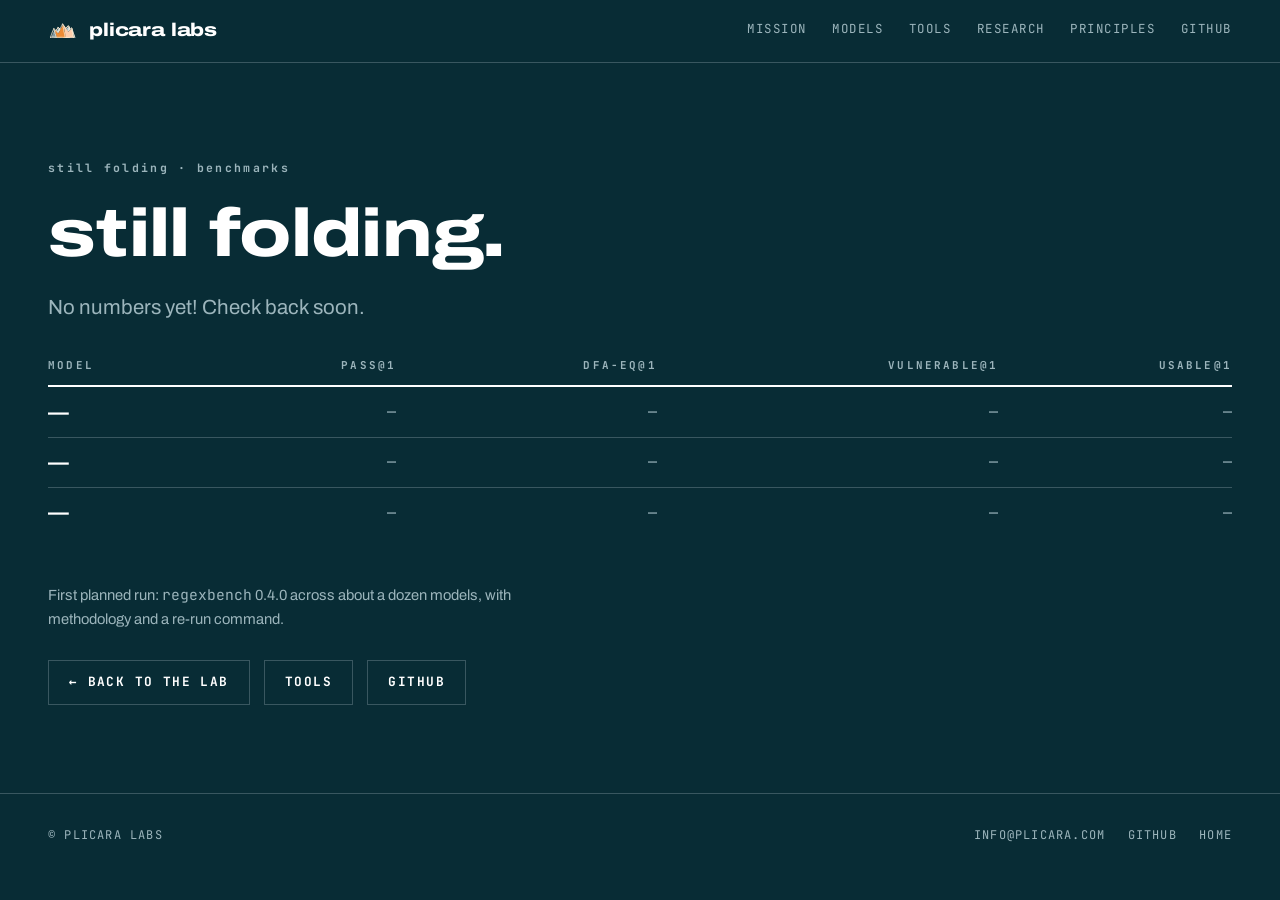
==== commit e89b222e: "Become plicara.com The site half of the rename, paired with plicara-brand#1 which is already on main" ====
--- a/benchmarks/index.html
+++ b/benchmarks/index.html
@@ -3,12 +3,12 @@
   <head>
     <meta charset="utf-8" />
     <meta name="viewport" content="width=device-width, initial-scale=1" />
-    <title>Benchmarks &middot; Foothills Labs</title>
+    <title>Benchmarks &middot; Plicara Labs</title>
     <meta
       name="description"
-      content="Foothills Labs benchmarks. No numbers yet; the first planned run scores regexbench across about a dozen models."
+      content="Plicara Labs benchmarks. No numbers yet; the first planned run scores regexbench across about a dozen models."
     />
-    <link rel="canonical" href="https://foothills-labs.com/benchmarks/" />
+    <link rel="canonical" href="https://plicara.com/benchmarks/" />
     <meta name="theme-color" content="#082C35" />
 
     <link rel="icon" href="/assets/favicon.svg" type="image/svg+xml" />
@@ -39,7 +39,7 @@
       <div class="wrap">
         <a class="brand" href="/">
           <span class="brand-mark" aria-hidden="true"></span>
-          Foothills Labs
+          Plicara Labs
         </a>
         <nav class="site-nav" aria-label="Primary">
           <a href="/#mission">Mission</a>
@@ -47,7 +47,7 @@
           <a href="/#tools">Tools</a>
           <a href="/research/">Research</a>
           <a href="/#principles">Principles</a>
-          <a href="https://github.com/foothills-labs">GitHub</a>
+          <a href="https://github.com/plicara">GitHub</a>
         </nav>
       </div>
     </header>
@@ -107,16 +107,16 @@
       <div class="cta-row">
         <a class="btn btn-ghost" href="/">&larr; Back to the lab</a>
         <a class="btn btn-ghost" href="/tools/">Tools</a>
-        <a class="btn btn-ghost" href="https://github.com/foothills-labs">GitHub</a>
+        <a class="btn btn-ghost" href="https://github.com/plicara">GitHub</a>
       </div>
     </main>
 
     <footer class="site-footer">
       <div class="wrap">
-        <span>&copy; Foothills Labs</span>
+        <span>&copy; Plicara Labs</span>
         <div class="footer-links">
-          <a href="mailto:info@foothills-labs.com">info@foothills-labs.com</a>
-          <a href="https://github.com/foothills-labs">GitHub</a>
+          <a href="mailto:info@plicara.com">info@plicara.com</a>
+          <a href="https://github.com/plicara">GitHub</a>
           <a href="/">Home</a>
         </div>
       </div>
--- a/assets/tokens.css
+++ b/assets/tokens.css
@@ -1,4 +1,4 @@
-/* Foothills Labs — design tokens
+/* Plicara Labs — design tokens
  *
  * Generated companion: tokens.json. Rules and reasoning live in
  * docs/brand.md. Change them there first, then here, then regenerate the JSON
@@ -34,7 +34,7 @@
    * holds dark text but must never set text itself — 1.86:1 on cream. It is
    * the fill inside every glyph outline and the accent of both dark
    * schemes. */
-  --fh-orange: #EE8B33;
+  --pl-orange: #EE8B33;
 
   /* Text placed ON a orange fill: 7.1:1. This token is what makes
    * "orange is a fill, not an ink" mechanical rather than a thing to
@@ -45,56 +45,56 @@
    * including Cel and Notepad, whose accent ink is rust. One accent means
    * one accent INK — the fill is a brand constant, one of the three
    * through-lines (outline, fill, mono) that keep four schemes one brand. */
-  --fh-on-orange: #05192B;
+  --pl-on-orange: #05192B;
 
   /* Rust is NO LONGER a fill-only colour. Harbour moved it from a pale pink
    * to a burnt rust, which made it the accent INK on the light schemes
    * (9.16:1 on cream) — see Cel and Notepad below. It is still usable as a
    * fill, so it keeps a guard, but the guard had to flip with the value:
    * near-black on rust is 1.65:1, cream on rust is 9.16:1. */
-  --fh-rust: #6A2A12;
-  --fh-on-rust: #FAEBD3;
-
-  --fh-sumi: #05192B;        /* cool near-black; every outline is drawn in it */
-  --fh-cream: #FAEBD3;       /* cool paper white — the light ground */
-  --fh-white: #ffffff;
-  --fh-warmwhite: #FFF9EF;   /* raised surface on the cream ground —
+  --pl-rust: #6A2A12;
+  --pl-on-rust: #FAEBD3;
+
+  --pl-sumi: #05192B;        /* cool near-black; every outline is drawn in it */
+  --pl-cream: #FAEBD3;       /* cool paper white — the light ground */
+  --pl-white: #ffffff;
+  --pl-warmwhite: #FFF9EF;   /* raised surface on the cream ground —
                                 lighter than the paper, not whiter than it */
-  --fh-mist: #DEEAEE;        /* raised cool surface */
-  --fh-duckegg: #9ABCC6;     /* pale green; second series on dark */
-  --fh-smoke: #829AA1;       /* recessive detail and rules; never body text */
-  --fh-teal: #31606D;     /* accent ink on light; panel ground on dark */
-  --fh-apricot: #FFB881;        /* derived: rust fired dark; series on light */
-  --fh-night: #05192B;       /* derived: deep water; primary dark ground */
-  --fh-slate: #132538;       /* raised surface on night */
-  --fh-print: #082C35;       /* derived: smoked slate; dark tools ground */
-  --fh-drafting: #1D3E47;    /* raised surface on print */
+  --pl-mist: #DEEAEE;        /* raised cool surface */
+  --pl-duckegg: #9ABCC6;     /* pale green; second series on dark */
+  --pl-smoke: #829AA1;       /* recessive detail and rules; never body text */
+  --pl-teal: #31606D;     /* accent ink on light; panel ground on dark */
+  --pl-apricot: #FFB881;        /* derived: rust fired dark; series on light */
+  --pl-night: #05192B;       /* derived: deep water; primary dark ground */
+  --pl-slate: #132538;       /* raised surface on night */
+  --pl-print: #082C35;       /* derived: smoked slate; dark tools ground */
+  --pl-drafting: #1D3E47;    /* raised surface on print */
 
   /* --- type ------------------------------------------------------------- */
 
   /* Warm system — the lab and the models. Fraunces is built on deliberate
    * irregularity, which is the same argument the drawings make. */
-  --fh-font-display: "Fraunces", Georgia, "Times New Roman", serif;
-  --fh-font-body: "Newsreader", Georgia, "Times New Roman", serif;
+  --pl-font-display: "Fraunces", Georgia, "Times New Roman", serif;
+  --pl-font-body: "Newsreader", Georgia, "Times New Roman", serif;
 
   /* Technical system — benchmarks and tools. */
-  --fh-font-sans: "Archivo", "Helvetica Neue", Arial, sans-serif;
+  --pl-font-sans: "Archivo", "Helvetica Neue", Arial, sans-serif;
 
   /* Shared by both. The through-line. */
-  --fh-font-mono: "JetBrains Mono", ui-monospace, "SF Mono", Menlo, monospace;
-
-  --fh-tracking-label: 0.2em;
-  --fh-tracking-display: -0.01em;
-
-  --fh-step-0: 1rem;
-  --fh-step-1: 1.125rem;
-  --fh-step-2: 1.35rem;
-  --fh-step-3: 1.7rem;
-  --fh-step-4: 2.2rem;
-  --fh-step-5: 3rem;
-  --fh-step-6: 4.4rem;
-
-  --fh-measure: 68ch;
+  --pl-font-mono: "JetBrains Mono", ui-monospace, "SF Mono", Menlo, monospace;
+
+  --pl-tracking-label: 0.2em;
+  --pl-tracking-display: -0.01em;
+
+  --pl-step-0: 1rem;
+  --pl-step-1: 1.125rem;
+  --pl-step-2: 1.35rem;
+  --pl-step-3: 1.7rem;
+  --pl-step-4: 2.2rem;
+  --pl-step-5: 3rem;
+  --pl-step-6: 4.4rem;
+
+  --pl-measure: 68ch;
 }
 
 /* --- schemes ------------------------------------------------------------- */
@@ -109,81 +109,81 @@
  * through the base ground. Dark pages are not monotone; they are dark paper
  * that pastel things sit on. */
 [data-scheme="twilight"] {
-  --fh-bg: var(--fh-night);
-  --fh-surface: var(--fh-slate);
-  --fh-text: var(--fh-cream);
-  --fh-text-muted: #9CB5BC;
-  --fh-rule: #25364A;
-  --fh-accent: var(--fh-orange);
-  --fh-accent-on: var(--fh-sumi);
-  --fh-series-1: var(--fh-duckegg);
-  --fh-series-2: var(--fh-apricot);
-  --fh-typeset: warm;
+  --pl-bg: var(--pl-night);
+  --pl-surface: var(--pl-slate);
+  --pl-text: var(--pl-cream);
+  --pl-text-muted: #9CB5BC;
+  --pl-rule: #25364A;
+  --pl-accent: var(--pl-orange);
+  --pl-accent-on: var(--pl-sumi);
+  --pl-series-1: var(--pl-duckegg);
+  --pl-series-2: var(--pl-apricot);
+  --pl-typeset: warm;
 }
 
 /* Cel — primary light. Cool paper, sumi ink, white surfaces, one teal
  * accent. */
 [data-scheme="cel"] {
-  --fh-bg: var(--fh-cream);
-  --fh-surface: var(--fh-warmwhite);
-  --fh-text: var(--fh-sumi);
-  --fh-text-muted: #436974;
-  --fh-rule: #E5D5BB;
-  --fh-accent: var(--fh-rust);
-  --fh-accent-on: var(--fh-cream);
-  --fh-series-1: var(--fh-teal);
-  --fh-series-2: var(--fh-rust);
-  --fh-typeset: warm;
+  --pl-bg: var(--pl-cream);
+  --pl-surface: var(--pl-warmwhite);
+  --pl-text: var(--pl-sumi);
+  --pl-text-muted: #436974;
+  --pl-rule: #E5D5BB;
+  --pl-accent: var(--pl-rust);
+  --pl-accent-on: var(--pl-cream);
+  --pl-series-1: var(--pl-teal);
+  --pl-series-2: var(--pl-rust);
+  --pl-typeset: warm;
 }
 
 /* Blueprint — secondary dark. Benchmarks and tools, on smoked slate. */
 [data-scheme="blueprint"] {
-  --fh-bg: var(--fh-print);
-  --fh-surface: var(--fh-drafting);
-  --fh-text: var(--fh-white);
-  --fh-text-muted: #9CB5BC;
-  --fh-rule: #395760;
-  --fh-accent: var(--fh-orange);
-  --fh-accent-on: var(--fh-sumi);
-  --fh-series-1: var(--fh-apricot);
-  --fh-series-2: var(--fh-duckegg);
-  --fh-typeset: technical;
+  --pl-bg: var(--pl-print);
+  --pl-surface: var(--pl-drafting);
+  --pl-text: var(--pl-white);
+  --pl-text-muted: #9CB5BC;
+  --pl-rule: #395760;
+  --pl-accent: var(--pl-orange);
+  --pl-accent-on: var(--pl-sumi);
+  --pl-series-1: var(--pl-apricot);
+  --pl-series-2: var(--pl-duckegg);
+  --pl-typeset: technical;
 }
 
 /* Notepad — secondary light. White page, mist tiles, teal accent.
  * For anything read at length. */
 [data-scheme="notepad"] {
-  --fh-bg: var(--fh-white);
-  --fh-surface: var(--fh-mist);
-  --fh-text: var(--fh-sumi);
-  --fh-text-muted: #436974;
-  --fh-rule: #CADADF;
-  --fh-accent: var(--fh-rust);
-  --fh-accent-on: var(--fh-cream);
-  --fh-series-1: var(--fh-teal);
-  --fh-series-2: var(--fh-rust);
-  --fh-typeset: technical;
+  --pl-bg: var(--pl-white);
+  --pl-surface: var(--pl-mist);
+  --pl-text: var(--pl-sumi);
+  --pl-text-muted: #436974;
+  --pl-rule: #CADADF;
+  --pl-accent: var(--pl-rust);
+  --pl-accent-on: var(--pl-cream);
+  --pl-series-1: var(--pl-teal);
+  --pl-series-2: var(--pl-rust);
+  --pl-typeset: technical;
 }
 
 /* Default, when nothing declares a scheme: the lab pair, following the OS. */
-:root { --fh-bg: #05192B; --fh-surface: #132538; --fh-text: #FAEBD3;
-        --fh-text-muted: #9CB5BC; --fh-rule: #25364A;
-        --fh-accent: var(--fh-orange); --fh-accent-on: var(--fh-sumi);
-        --fh-series-1: var(--fh-duckegg); --fh-series-2: var(--fh-apricot);
+:root { --pl-bg: #05192B; --pl-surface: #132538; --pl-text: #FAEBD3;
+        --pl-text-muted: #9CB5BC; --pl-rule: #25364A;
+        --pl-accent: var(--pl-orange); --pl-accent-on: var(--pl-sumi);
+        --pl-series-1: var(--pl-duckegg); --pl-series-2: var(--pl-apricot);
         /* The technical band's ground, exposed so page furniture that
          * straddles the boundary — seams, dividers — can reference it
          * instead of hard-coding a colour. Follows the same switch. */
-        --fh-band-bg: var(--fh-print); --fh-band-surface: var(--fh-drafting);
-        --fh-band-ink: var(--fh-orange); }
+        --pl-band-bg: var(--pl-print); --pl-band-surface: var(--pl-drafting);
+        --pl-band-ink: var(--pl-orange); }
 
 @media (prefers-color-scheme: light) {
   :root:not([data-scheme]) {
-    --fh-bg: var(--fh-cream); --fh-surface: var(--fh-warmwhite);
-    --fh-text: var(--fh-sumi); --fh-text-muted: #436974; --fh-rule: #E5D5BB;
-    --fh-accent: var(--fh-rust); --fh-accent-on: var(--fh-cream);
-    --fh-series-1: var(--fh-teal); --fh-series-2: var(--fh-rust);
-    --fh-band-bg: var(--fh-white); --fh-band-surface: var(--fh-mist);
-    --fh-band-ink: var(--fh-teal);
+    --pl-bg: var(--pl-cream); --pl-surface: var(--pl-warmwhite);
+    --pl-text: var(--pl-sumi); --pl-text-muted: #436974; --pl-rule: #E5D5BB;
+    --pl-accent: var(--pl-rust); --pl-accent-on: var(--pl-cream);
+    --pl-series-1: var(--pl-teal); --pl-series-2: var(--pl-rust);
+    --pl-band-bg: var(--pl-white); --pl-band-surface: var(--pl-mist);
+    --pl-band-ink: var(--pl-teal);
   }
 }
 
@@ -192,29 +192,29 @@
  * dark page; this resolves to blueprint at night and notepad by day, using
  * the same dark-first shape :root uses for twilight/cel. */
 [data-scheme="technical"] {
-  --fh-bg: var(--fh-print);
-  --fh-surface: var(--fh-drafting);
-  --fh-text: var(--fh-white);
-  --fh-text-muted: #9CB5BC;
-  --fh-rule: #395760;
-  --fh-accent: var(--fh-orange);
-  --fh-accent-on: var(--fh-sumi);
-  --fh-series-1: var(--fh-apricot);
-  --fh-series-2: var(--fh-duckegg);
-  --fh-typeset: technical;
+  --pl-bg: var(--pl-print);
+  --pl-surface: var(--pl-drafting);
+  --pl-text: var(--pl-white);
+  --pl-text-muted: #9CB5BC;
+  --pl-rule: #395760;
+  --pl-accent: var(--pl-orange);
+  --pl-accent-on: var(--pl-sumi);
+  --pl-series-1: var(--pl-apricot);
+  --pl-series-2: var(--pl-duckegg);
+  --pl-typeset: technical;
 }
 
 @media (prefers-color-scheme: light) {
   [data-scheme="technical"] {
-    --fh-bg: var(--fh-white);
-    --fh-surface: var(--fh-mist);
-    --fh-text: var(--fh-sumi);
-    --fh-text-muted: #436974;
-    --fh-rule: #CADADF;
-    --fh-accent: var(--fh-rust);
-    --fh-accent-on: var(--fh-cream);
-    --fh-series-1: var(--fh-teal);
-    --fh-series-2: var(--fh-rust);
+    --pl-bg: var(--pl-white);
+    --pl-surface: var(--pl-mist);
+    --pl-text: var(--pl-sumi);
+    --pl-text-muted: #436974;
+    --pl-rule: #CADADF;
+    --pl-accent: var(--pl-rust);
+    --pl-accent-on: var(--pl-cream);
+    --pl-series-1: var(--pl-teal);
+    --pl-series-2: var(--pl-rust);
   }
 }
 
@@ -224,27 +224,27 @@
  * applied to <html> or to a single <section> and behave the same either way. */
 body,
 [data-scheme] {
-  background: var(--fh-bg);
-  color: var(--fh-text);
+  background: var(--pl-bg);
+  color: var(--pl-text);
 }
 
 /* Warm typeset — the lab and the models. */
 [data-scheme="twilight"], [data-scheme="cel"], :root:not([data-scheme]) {
-  --fh-face-display: var(--fh-font-display);
-  --fh-face-body: var(--fh-font-body);
-  --fh-display-settings: "opsz" 96, "SOFT" 24, "WONK" 1;
-  --fh-display-weight: 600;
-  --fh-body-weight: 400;
+  --pl-face-display: var(--pl-font-display);
+  --pl-face-body: var(--pl-font-body);
+  --pl-display-settings: "opsz" 96, "SOFT" 24, "WONK" 1;
+  --pl-display-weight: 600;
+  --pl-body-weight: 400;
 }
 
 /* Technical typeset — benchmarks and tools. */
 [data-scheme="blueprint"], [data-scheme="notepad"],
 [data-scheme="technical"] {
-  --fh-face-display: var(--fh-font-sans);
-  --fh-face-body: var(--fh-font-sans);
-  --fh-display-settings: "wght" 800, "wdth" 125;
-  --fh-display-weight: 800;
-  --fh-body-weight: 400;
+  --pl-face-display: var(--pl-font-sans);
+  --pl-face-body: var(--pl-font-sans);
+  --pl-display-settings: "wght" 800, "wdth" 125;
+  --pl-display-weight: 800;
+  --pl-body-weight: 400;
 }
 
 /* Display is LOWERCASE in both typesets — headlines, the lab name, section
@@ -253,26 +253,26 @@
  * body text keep their capitals — the transform applies to display roles
  * only. */
 .fh-display {
-  font-family: var(--fh-face-display);
-  font-variation-settings: var(--fh-display-settings);
-  font-weight: var(--fh-display-weight);
-  letter-spacing: var(--fh-tracking-display);
+  font-family: var(--pl-face-display);
+  font-variation-settings: var(--pl-display-settings);
+  font-weight: var(--pl-display-weight);
+  letter-spacing: var(--pl-tracking-display);
   line-height: 1.02;
   text-transform: lowercase;
   text-wrap: balance;
 }
 
 .fh-body {
-  font-family: var(--fh-face-body);
-  font-weight: var(--fh-body-weight);
+  font-family: var(--pl-face-body);
+  font-weight: var(--pl-body-weight);
   line-height: 1.6;
-  max-width: var(--fh-measure);
+  max-width: var(--pl-measure);
 }
 
 /* Figures are mono and tabular in BOTH systems. A flight time and an eval
  * score are the same kind of fact and must look like it. */
 .fh-data {
-  font-family: var(--fh-font-mono);
+  font-family: var(--pl-font-mono);
   font-variant-numeric: tabular-nums;
 }
 
@@ -280,11 +280,11 @@
  * what marks a label as a label, and it never touches identifiers:
  * `regexbench` is a package name and REGEXBENCH is a different string. */
 .fh-label {
-  font-family: var(--fh-font-mono);
+  font-family: var(--pl-font-mono);
   font-weight: 700;
   text-transform: uppercase;
-  letter-spacing: var(--fh-tracking-label);
-  color: var(--fh-text-muted);
-}
-
-:focus-visible { outline: 2px solid var(--fh-accent); outline-offset: 2px; }
+  letter-spacing: var(--pl-tracking-label);
+  color: var(--pl-text-muted);
+}
+
+:focus-visible { outline: 2px solid var(--pl-accent); outline-offset: 2px; }
--- a/assets/style.css
+++ b/assets/style.css
@@ -1,11 +1,11 @@
-/* Foothills Labs — site styles
+/* Plicara Labs — site styles
  *
  * The palette, the four schemes and the two type systems come from
  * assets/tokens.css, which is a copy of assets/tokens/tokens.css in the
  * foundation_lab repo. Do not edit the tokens here — change them there and
  * copy the file across, so the site and the brand guide cannot drift.
  *
- * Rules: https://github.com/foothills-labs/foundation_lab/blob/main/docs/brand.md
+ * Rules: https://github.com/plicara/foundation_lab/blob/main/docs/brand.md
  *
  * Scheme use on this site:
  *   twilight / cel   the lab and the models  — default, /models/
@@ -58,10 +58,10 @@
 
 body,
 [data-scheme] {
-  /* --fh-face-body follows the scheme's typeset: Newsreader in the warm half,
-     Archivo in the technical half. Using --fh-font-body here instead would
+  /* --pl-face-body follows the scheme's typeset: Newsreader in the warm half,
+     Archivo in the technical half. Using --pl-font-body here instead would
      pin every scheme to the serif. */
-  font-family: var(--fh-face-body);
+  font-family: var(--pl-face-body);
 }
 
 body {
@@ -79,17 +79,17 @@
 a { color: inherit; }
 
 :focus-visible {
-  outline: 2px solid var(--fh-accent);
+  outline: 2px solid var(--pl-accent);
   outline-offset: 3px;
 }
 
 .skip-link {
   position: absolute;
   left: -9999px;
-  background: var(--fh-accent);
-  color: var(--fh-accent-on);
+  background: var(--pl-accent);
+  color: var(--pl-accent-on);
   padding: 0.6rem 1rem;
-  font-family: var(--fh-font-mono);
+  font-family: var(--pl-font-mono);
   font-size: 0.8rem;
 }
 .skip-link:focus { left: 1rem; top: 1rem; z-index: 10; }
@@ -111,10 +111,10 @@
  * the lab name, section titles. Professional with an air of levity, and a
  * property of the role rather than something to remember per heading. */
 h1, h2, h3 {
-  font-family: var(--fh-face-display);
-  font-variation-settings: var(--fh-display-settings);
-  font-weight: var(--fh-display-weight);
-  letter-spacing: var(--fh-tracking-display);
+  font-family: var(--pl-face-display);
+  font-variation-settings: var(--pl-display-settings);
+  font-weight: var(--pl-display-weight);
+  letter-spacing: var(--pl-tracking-display);
   text-transform: lowercase;
   line-height: 1.04;
   text-wrap: balance;
@@ -129,12 +129,12 @@
    "01. THE MISSION". The other mono labels (nav, buttons, tags, column heads)
    keep uppercase until the wider branding pass. */
 .eyebrow {
-  font-family: var(--fh-font-mono);
+  font-family: var(--pl-font-mono);
   font-weight: 700;
   font-size: 0.72rem;
-  letter-spacing: var(--fh-tracking-label);
+  letter-spacing: var(--pl-tracking-label);
   text-transform: lowercase;
-  color: var(--fh-text-muted);
+  color: var(--pl-text-muted);
   margin: 0;
 }
 
@@ -142,17 +142,17 @@
 .tag,
 .tags,
 code {
-  font-family: var(--fh-font-mono);
+  font-family: var(--pl-font-mono);
   font-variant-numeric: tabular-nums;
 }
 
 /* --- header -------------------------------------------------------------- */
 
 .site-header {
-  border-bottom: 1px solid var(--fh-rule);
+  border-bottom: 1px solid var(--pl-rule);
   position: sticky;
   top: 0;
-  background: var(--fh-bg);
+  background: var(--pl-bg);
   z-index: 5;
 }
 .site-header .wrap {
@@ -169,16 +169,16 @@
   align-items: center;
   gap: 0.7rem;
   text-decoration: none;
-  font-family: var(--fh-face-display);
-  font-variation-settings: var(--fh-display-settings);
-  font-weight: var(--fh-display-weight);
+  font-family: var(--pl-face-display);
+  font-variation-settings: var(--pl-display-settings);
+  font-weight: var(--pl-display-weight);
   font-size: 1.15rem;
-  letter-spacing: var(--fh-tracking-display);
+  letter-spacing: var(--pl-tracking-display);
   /* The in-page header sets the name in the surface's display face beside
      the mark — lowercase either way (brand.md § Logo). */
   text-transform: lowercase;
 }
-.brand svg { display: block; color: var(--fh-accent); flex: none; }
+.brand svg { display: block; color: var(--pl-accent); flex: none; }
 
 /* The header .wrap wraps the nav onto its own line, but the nav has to wrap
    its own items too: five uppercase mono labels measure ~408px, which is
@@ -189,18 +189,18 @@
   display: flex;
   flex-wrap: wrap;
   gap: 0.5rem 1.6rem;
-  font-family: var(--fh-font-mono);
+  font-family: var(--pl-font-mono);
   font-size: 0.78rem;
   letter-spacing: 0.12em;
   text-transform: uppercase;
 }
 .site-nav a {
   text-decoration: none;
-  color: var(--fh-text-muted);
+  color: var(--pl-text-muted);
   padding-bottom: 2px;
   border-bottom: 2px solid transparent;
 }
-.site-nav a:hover { color: var(--fh-text); border-bottom-color: var(--fh-accent); }
+.site-nav a:hover { color: var(--pl-text); border-bottom-color: var(--pl-accent); }
 
 /* --- hero ---------------------------------------------------------------- */
 
@@ -219,11 +219,11 @@
   width: clamp(78px, 11vw, 132px);
   aspect-ratio: 1;
   flex: none;
-  background: var(--fh-mark) center / contain no-repeat;
+  background: var(--pl-mark) center / contain no-repeat;
 }
 .lede {
   font-size: clamp(1.05rem, 1.6vw, 1.3rem);
-  color: var(--fh-text-muted);
+  color: var(--pl-text-muted);
   max-width: 58ch;
   margin: 0;
 }
@@ -236,7 +236,7 @@
   gap: 0.5rem;
   padding: 0.72rem 1.25rem;
   text-decoration: none;
-  font-family: var(--fh-font-mono);
+  font-family: var(--pl-font-mono);
   font-size: 0.8rem;
   font-weight: 700;
   letter-spacing: 0.11em;
@@ -244,15 +244,15 @@
   border: 1px solid transparent;
 }
 .btn-primary {
-  background: var(--fh-orange);
-  color: var(--fh-on-orange);
+  background: var(--pl-orange);
+  color: var(--pl-on-orange);
 }
 .btn-primary:hover { filter: brightness(1.07); }
 .btn-ghost {
-  border-color: var(--fh-rule);
-  color: var(--fh-text);
-}
-.btn-ghost:hover { border-color: var(--fh-accent); }
+  border-color: var(--pl-rule);
+  color: var(--pl-text);
+}
+.btn-ghost:hover { border-color: var(--pl-accent); }
 .arrow { transition: transform 140ms ease-out; }
 .btn:hover .arrow { transform: translateX(3px); }
 @media (prefers-reduced-motion: reduce) {
@@ -265,7 +265,7 @@
 .section { padding-block: clamp(2.75rem, 6vw, 5rem); }
 
 .section-head {
-  border-top: 2px solid var(--fh-text);
+  border-top: 2px solid var(--pl-text);
   padding-top: 0.9rem;
   margin-bottom: 2rem;
   display: flex;
@@ -285,7 +285,7 @@
   gap: 1.75rem;
 }
 .focus h3 { font-size: 1.2rem; margin-bottom: 0.4rem; }
-.focus p { color: var(--fh-text-muted); margin: 0; font-size: 0.97rem; }
+.focus p { color: var(--pl-text-muted); margin: 0; font-size: 0.97rem; }
 
 /* --- projects ------------------------------------------------------------ */
 
@@ -295,8 +295,8 @@
   gap: 1.25rem;
 }
 .card {
-  background: var(--fh-surface);
-  border: 1px solid var(--fh-rule);
+  background: var(--pl-surface);
+  border: 1px solid var(--pl-rule);
   padding: 1.4rem;
   display: flex;
   flex-direction: column;
@@ -305,7 +305,7 @@
 }
 .card-title { display: flex; align-items: baseline; justify-content: space-between; gap: 0.75rem; }
 .card-title h3 { font-size: 1.1rem; }
-.card p { margin: 0; color: var(--fh-text-muted); font-size: 0.95rem; }
+.card p { margin: 0; color: var(--pl-text-muted); font-size: 0.95rem; }
 
 .tags { display: flex; gap: 0.45rem; flex-wrap: wrap; margin-top: auto; padding-top: 0.4rem; }
 .tag {
@@ -313,15 +313,15 @@
   letter-spacing: 0.1em;
   text-transform: uppercase;
   padding: 0.25rem 0.55rem;
-  border: 1px solid var(--fh-rule);
-  color: var(--fh-text-muted);
-}
-.tag[data-state="live"] { background: var(--fh-orange); color: var(--fh-on-orange); border-color: transparent; }
+  border: 1px solid var(--pl-rule);
+  color: var(--pl-text-muted);
+}
+.tag[data-state="live"] { background: var(--pl-orange); color: var(--pl-on-orange); border-color: transparent; }
 
 /* --- footer -------------------------------------------------------------- */
 
 .site-footer {
-  border-top: 1px solid var(--fh-rule);
+  border-top: 1px solid var(--pl-rule);
   padding-block: 2rem 3rem;
   margin-top: 2rem;
 }
@@ -330,15 +330,15 @@
   justify-content: space-between;
   gap: 1rem;
   flex-wrap: wrap;
-  font-family: var(--fh-font-mono);
+  font-family: var(--pl-font-mono);
   font-size: 0.75rem;
   letter-spacing: 0.1em;
   text-transform: uppercase;
-  color: var(--fh-text-muted);
+  color: var(--pl-text-muted);
 }
 .footer-links { display: flex; gap: 1.4rem; }
 .site-footer a { text-decoration: none; }
-.site-footer a:hover { color: var(--fh-accent); }
+.site-footer a:hover { color: var(--pl-accent); }
 
 /* --- 404 ----------------------------------------------------------------- */
 
@@ -366,7 +366,7 @@
   display: block;
   width: 100%;
   height: clamp(92px, 11vw, 168px);
-  color: var(--fh-accent);
+  color: var(--pl-accent);
   opacity: 0.8;
   margin-top: clamp(1.25rem, 3vw, 2.25rem);
 }
@@ -394,22 +394,22 @@
 /* Entering the band, the tools' paper ground rises into the lab's sky, inked
    so the line never sits on its own colour.
    COUPLING: the seam sits OUTSIDE the band it transitions into, so it cannot
-   inherit the band's scheme. It used to hard-code --fh-white and --fh-emerald (now --fh-teal)
+   inherit the band's scheme. It used to hard-code --pl-white and --pl-emerald (now --pl-teal)
    as literals that had to be retuned by hand whenever the band's scheme was
    repainted upstream — and the harbour repaint duly moved the technical
-   accent to rust while these stayed teal. --fh-band-* are the upstream tokens
+   accent to rust while these stayed teal. --pl-band-* are the upstream tokens
    for exactly this: they follow the band's light/dark switch, so the seam
    tracks it without a literal to forget. */
-.seam-down { background: var(--fh-bg); }
-.seam-down .wave-ground { color: var(--fh-band-bg); }
+.seam-down { background: var(--pl-bg); }
+.seam-down .wave-ground { color: var(--pl-band-bg); }
 .seam-down .wave-crest,
-.seam-down .wave-echo { stroke: var(--fh-band-ink); }
+.seam-down .wave-echo { stroke: var(--pl-band-ink); }
 
 /* Leaving it, the lab's own ground rises back, inked with its accent. */
-.seam-up { background: var(--fh-band-bg); }
-.seam-up .wave-ground { color: var(--fh-bg); }
+.seam-up { background: var(--pl-band-bg); }
+.seam-up .wave-ground { color: var(--pl-bg); }
 .seam-up .wave-crest,
-.seam-up .wave-echo { stroke: var(--fh-accent); }
+.seam-up .wave-echo { stroke: var(--pl-accent); }
 
 .wave-echo { opacity: 0.38; }
 
@@ -433,7 +433,7 @@
    as a div-plus-stretched-link rather than one big anchor so a card can carry
    links of its own (labloop credits autoresearch). */
 .card { position: relative; transition: border-color 140ms ease-out; }
-.card:hover { border-color: var(--fh-accent); }
+.card:hover { border-color: var(--pl-accent); }
 .card-title a { text-decoration: none; }
 .card-title a::after { content: ""; position: absolute; inset: 0; }
 .card:hover .card-title h3 { text-decoration: underline; text-underline-offset: 3px; }
@@ -453,24 +453,24 @@
    the stylesheet that consumes it, so a relative path would break the pages
    in subdirectories. */
 :root {
-  --fh-mark: url("/assets/brand/mark-colour-dark.svg");
-  --fh-mark-small: url("/assets/brand/mark-colour-small-dark.svg");
+  --pl-mark: url("/assets/brand/mark-colour-dark.svg");
+  --pl-mark-small: url("/assets/brand/mark-colour-small-dark.svg");
 }
 @media (prefers-color-scheme: light) {
   :root:not([data-scheme]) {
-    --fh-mark: url("/assets/brand/mark-colour.svg");
-    --fh-mark-small: url("/assets/brand/mark-colour-small.svg");
+    --pl-mark: url("/assets/brand/mark-colour.svg");
+    --pl-mark-small: url("/assets/brand/mark-colour-small.svg");
   }
 }
 [data-scheme="twilight"],
 [data-scheme="blueprint"] {
-  --fh-mark: url("/assets/brand/mark-colour-dark.svg");
-  --fh-mark-small: url("/assets/brand/mark-colour-small-dark.svg");
+  --pl-mark: url("/assets/brand/mark-colour-dark.svg");
+  --pl-mark-small: url("/assets/brand/mark-colour-small-dark.svg");
 }
 [data-scheme="cel"],
 [data-scheme="notepad"] {
-  --fh-mark: url("/assets/brand/mark-colour.svg");
-  --fh-mark-small: url("/assets/brand/mark-colour-small.svg");
+  --pl-mark: url("/assets/brand/mark-colour.svg");
+  --pl-mark-small: url("/assets/brand/mark-colour-small.svg");
 }
 
 /* The small build is the same drawing as the hero, one weight heavier, so
@@ -480,7 +480,7 @@
   width: 30px;
   height: 30px;
   flex: none;
-  background: var(--fh-mark-small) center / contain no-repeat;
+  background: var(--pl-mark-small) center / contain no-repeat;
 }
 
 /* --- utilities ----------------------------------------------------------- */
@@ -501,10 +501,10 @@
    reads as a typo rather than as levity. brand.md carves this out: the
    lowercase transform is for display roles; quoted text keeps its capitals. */
 .mission-statement {
-  font-family: var(--fh-face-display);
-  font-variation-settings: var(--fh-display-settings);
-  font-weight: var(--fh-display-weight);
-  letter-spacing: var(--fh-tracking-display);
+  font-family: var(--pl-face-display);
+  font-variation-settings: var(--pl-display-settings);
+  font-weight: var(--pl-display-weight);
+  letter-spacing: var(--pl-tracking-display);
   font-size: clamp(1.45rem, 2.8vw, 2rem);
   line-height: 1.28;
   text-wrap: balance;
@@ -512,15 +512,15 @@
   margin: 0 0 1.6rem;
 }
 
-.mission-body { max-width: var(--fh-measure); }
-.mission-body p { color: var(--fh-text-muted); margin: 0 0 1rem; }
+.mission-body { max-width: var(--pl-measure); }
+.mission-body p { color: var(--pl-text-muted); margin: 0 0 1rem; }
 .mission-body p:last-child { margin-bottom: 0; }
 
 /* Short intro line under a section head. */
 .section-intro {
   font-size: 1.12rem;
-  color: var(--fh-text-muted);
-  max-width: var(--fh-measure);
+  color: var(--pl-text-muted);
+  max-width: var(--pl-measure);
   margin: 0;
 }
 
@@ -536,7 +536,7 @@
 .data-table td {
   text-align: left;
   padding: 0.7rem 1.4rem;
-  border-bottom: 1px solid var(--fh-rule);
+  border-bottom: 1px solid var(--pl-rule);
   vertical-align: middle;
 }
 .data-table th:first-child,
@@ -545,26 +545,26 @@
 .data-table td:last-child { padding-right: 0; }
 
 .data-table thead th {
-  font-family: var(--fh-font-mono);
+  font-family: var(--pl-font-mono);
   font-weight: 700;
   font-size: 0.68rem;
-  letter-spacing: var(--fh-tracking-label);
+  letter-spacing: var(--pl-tracking-label);
   text-transform: uppercase;
-  color: var(--fh-text-muted);
+  color: var(--pl-text-muted);
   border-bottom-width: 2px;
-  border-bottom-color: var(--fh-text);
+  border-bottom-color: var(--pl-text);
   white-space: nowrap;
 }
 
 .data-table tbody th {
-  font-family: var(--fh-face-display);
-  font-variation-settings: var(--fh-display-settings);
-  font-weight: var(--fh-display-weight);
+  font-family: var(--pl-face-display);
+  font-variation-settings: var(--pl-display-settings);
+  font-weight: var(--pl-display-weight);
   font-size: 1.04rem;
   white-space: nowrap;
 }
 
-.data-table td { color: var(--fh-text-muted); font-size: 0.94rem; }
+.data-table td { color: var(--pl-text-muted); font-size: 0.94rem; }
 .data-table .num { text-align: right; }
 .data-table thead .num { text-align: right; }
 .data-table tbody tr:last-child th,
@@ -590,29 +590,29 @@
 .peak {
   position: absolute;
   aspect-ratio: 1;
-  background: var(--fh-accent);
+  background: var(--pl-accent);
   -webkit-mask: var(--g) center / contain no-repeat;
   mask: var(--g) center / contain no-repeat;
 }
 
 .note {
   margin: 1.5rem 0 0;
-  color: var(--fh-text-muted);
+  color: var(--pl-text-muted);
   font-size: 0.92rem;
   max-width: 62ch;
 }
-.note strong { color: var(--fh-text); font-weight: 600; }
+.note strong { color: var(--pl-text); font-weight: 600; }
 
 .tag[data-state="wip"] {
   border-style: dashed;
-  border-color: var(--fh-text-muted);
+  border-color: var(--pl-text-muted);
 }
 
 /* --- contact ------------------------------------------------------------- */
 
 .contact-card {
-  background: var(--fh-surface);
-  border: 1px solid var(--fh-rule);
+  background: var(--pl-surface);
+  border: 1px solid var(--pl-rule);
   padding: clamp(1.4rem, 3vw, 2.2rem);
   display: flex;
   align-items: center;
@@ -620,7 +620,7 @@
   gap: 1.25rem 2rem;
   flex-wrap: wrap;
 }
-.contact-card p { margin: 0; color: var(--fh-text-muted); max-width: 48ch; }
+.contact-card p { margin: 0; color: var(--pl-text-muted); max-width: 48ch; }
 
 /* An email address is an identifier, so the label rule's uppercase would make
    it a different string. The button keeps the mono and drops the transform. */
@@ -654,7 +654,7 @@
 .article { padding-block: clamp(2.5rem, 6vw, 4.5rem); }
 .article-head,
 .article-body,
-.article-back { max-width: var(--fh-measure); }
+.article-back { max-width: var(--pl-measure); }
 
 .article-head { display: grid; gap: 0.9rem; margin-bottom: 2.25rem; }
 .article-head h1 {
@@ -662,12 +662,12 @@
   text-transform: none;
 }
 .article-meta {
-  font-family: var(--fh-font-mono);
+  font-family: var(--pl-font-mono);
   font-size: 0.78rem;
-  color: var(--fh-text-muted);
+  color: var(--pl-text-muted);
   margin: 0;
 }
-.article-meta a { color: var(--fh-accent); }
+.article-meta a { color: var(--pl-accent); }
 
 .article-body h2,
 .article-body h3,
@@ -683,19 +683,19 @@
 .article-body blockquote {
   margin: 1.4rem 0;
   padding: 0.2rem 0 0.2rem 1.1rem;
-  border-left: 3px solid var(--fh-accent);
-  color: var(--fh-text-muted);
+  border-left: 3px solid var(--pl-accent);
+  color: var(--pl-text-muted);
 }
 .article-body blockquote p:last-child { margin-bottom: 0; }
 
 .article-body code {
   font-size: 0.88em;
-  background: var(--fh-surface);
+  background: var(--pl-surface);
   padding: 0.1em 0.35em;
 }
 .article-body pre {
-  background: var(--fh-surface);
-  border: 1px solid var(--fh-rule);
+  background: var(--pl-surface);
+  border: 1px solid var(--pl-rule);
   padding: 1rem 1.2rem;
   overflow-x: auto;
   margin: 1.4rem 0;
@@ -717,24 +717,24 @@
 .article-body td {
   text-align: left;
   padding: 0.5rem 1.2rem 0.5rem 0;
-  border-bottom: 1px solid var(--fh-rule);
+  border-bottom: 1px solid var(--pl-rule);
 }
 .article-body th {
-  font-family: var(--fh-font-mono);
+  font-family: var(--pl-font-mono);
   font-weight: 700;
   font-size: 0.68rem;
-  letter-spacing: var(--fh-tracking-label);
+  letter-spacing: var(--pl-tracking-label);
   text-transform: uppercase;
-  color: var(--fh-text-muted);
+  color: var(--pl-text-muted);
   border-bottom-width: 2px;
-  border-bottom-color: var(--fh-text);
+  border-bottom-color: var(--pl-text);
 }
 
 .article-body img { max-width: 100%; height: auto; }
-.article-body hr { border: 0; border-top: 1px solid var(--fh-rule); margin: 2rem 0; }
-.article-body .footnote { font-size: 0.88rem; color: var(--fh-text-muted); }
-
-.article-back { margin: 2.5rem 0 0; font-family: var(--fh-font-mono); font-size: 0.8rem; }
+.article-body hr { border: 0; border-top: 1px solid var(--pl-rule); margin: 2rem 0; }
+.article-body .footnote { font-size: 0.88rem; color: var(--pl-text-muted); }
+
+.article-back { margin: 2.5rem 0 0; font-family: var(--pl-font-mono); font-size: 0.8rem; }
 
 /* The index: date in the margin, title and summary beside it. */
 .research-list { list-style: none; margin: 1.5rem 0 0; padding: 0; }
@@ -743,14 +743,14 @@
   grid-template-columns: 7.5rem minmax(0, 1fr);
   gap: 0.35rem 1.5rem;
   padding-block: 1.4rem;
-  border-top: 1px solid var(--fh-rule);
-}
-.research-entry:last-child { border-bottom: 1px solid var(--fh-rule); }
-.research-date { font-size: 0.78rem; color: var(--fh-text-muted); margin: 0; padding-top: 0.35rem; }
+  border-top: 1px solid var(--pl-rule);
+}
+.research-entry:last-child { border-bottom: 1px solid var(--pl-rule); }
+.research-date { font-size: 0.78rem; color: var(--pl-text-muted); margin: 0; padding-top: 0.35rem; }
 .research-entry h2 { font-size: 1.25rem; text-transform: none; margin: 0 0 0.3rem; }
 .research-entry h2 a { text-decoration: none; }
 .research-entry h2 a:hover { text-decoration: underline; text-underline-offset: 3px; }
-.research-entry p { margin: 0; color: var(--fh-text-muted); font-size: 0.95rem; max-width: 62ch; }
+.research-entry p { margin: 0; color: var(--pl-text-muted); font-size: 0.95rem; max-width: 62ch; }
 @media (max-width: 40rem) {
   .research-entry { grid-template-columns: 1fr; gap: 0.15rem; }
   .research-date { padding-top: 0; }
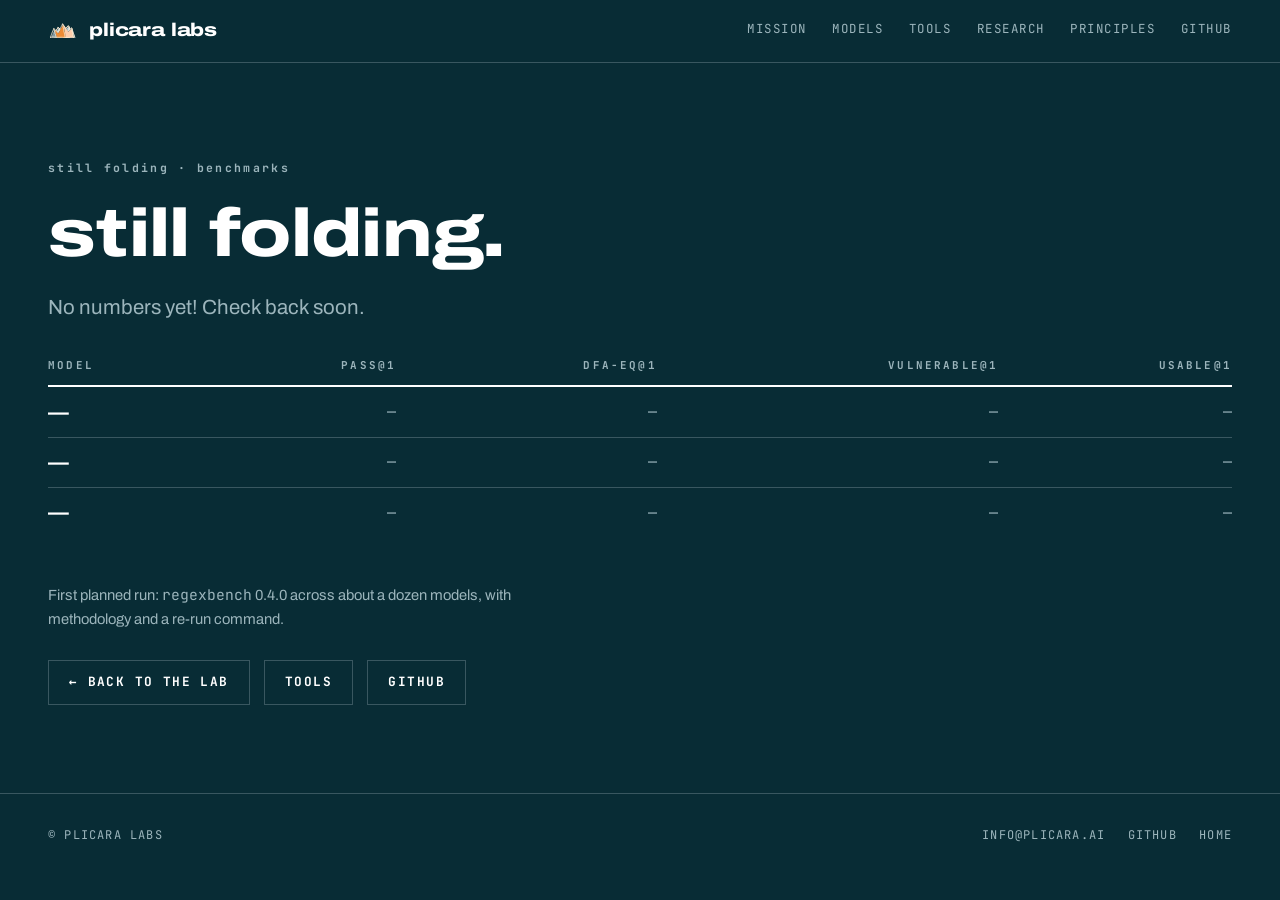
==== commit a96de908: "Canonical domain: plicara.ai The founder's call: the .ai is the primary across everything, in the re" ====
--- a/benchmarks/index.html
+++ b/benchmarks/index.html
@@ -8,7 +8,7 @@
       name="description"
       content="Plicara Labs benchmarks. No numbers yet; the first planned run scores regexbench across about a dozen models."
     />
-    <link rel="canonical" href="https://plicara.com/benchmarks/" />
+    <link rel="canonical" href="https://plicara.ai/benchmarks/" />
     <meta name="theme-color" content="#082C35" />
 
     <link rel="icon" href="/assets/favicon.svg" type="image/svg+xml" />
@@ -115,7 +115,7 @@
       <div class="wrap">
         <span>&copy; Plicara Labs</span>
         <div class="footer-links">
-          <a href="mailto:info@plicara.com">info@plicara.com</a>
+          <a href="mailto:info@plicara.ai">info@plicara.ai</a>
           <a href="https://github.com/plicara">GitHub</a>
           <a href="/">Home</a>
         </div>
